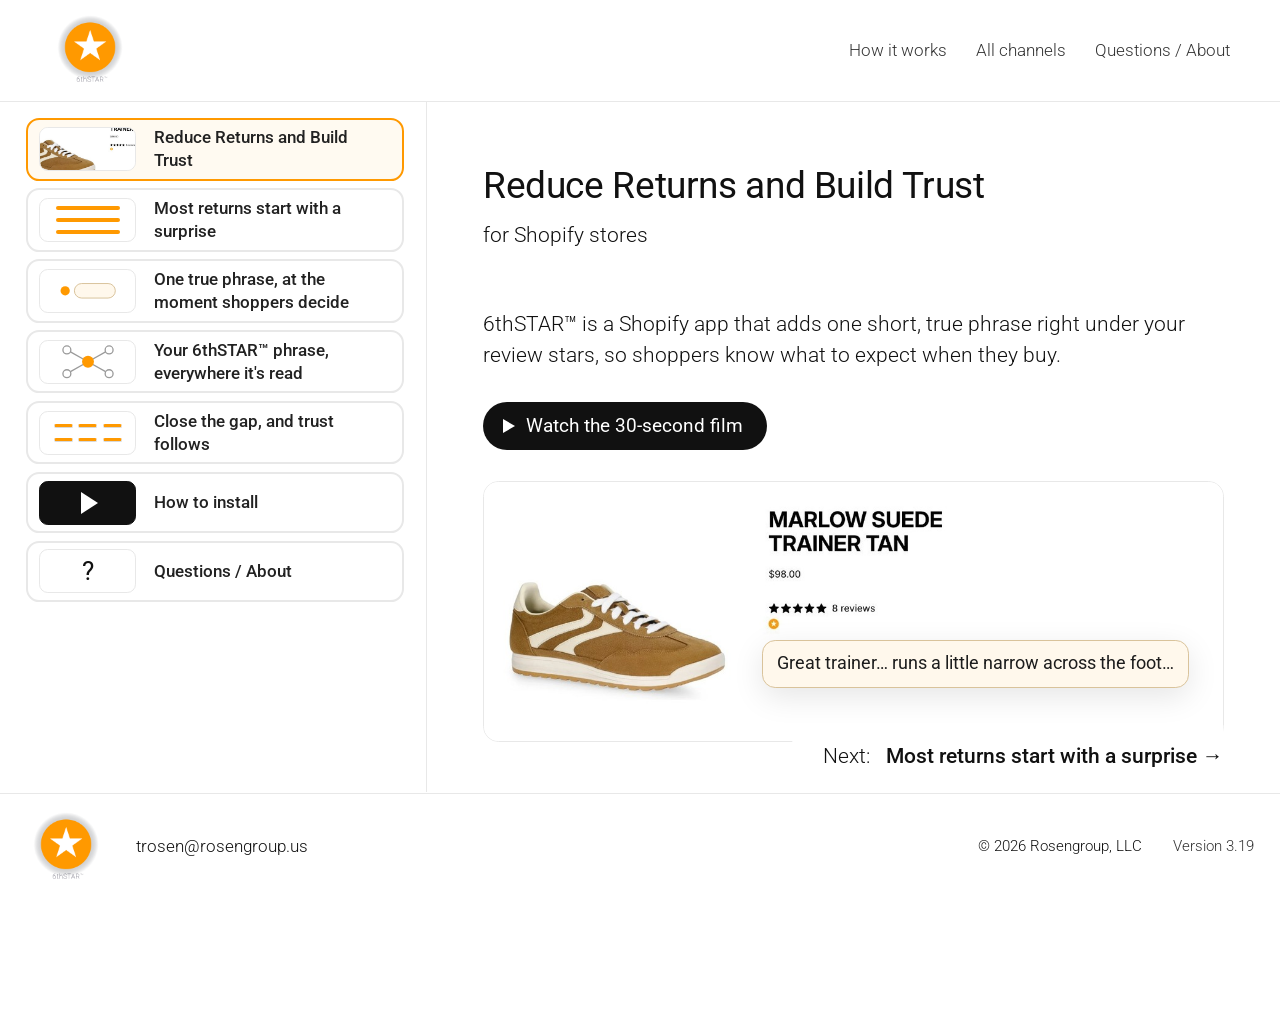
==== index.html @ 01f962db "v3.18–v3.19: product shot on Most returns, boxes fill Close the gap, Restart bottom right, "6thSTAR " ====
<!doctype html>
<html lang="en">
<head>
<meta charset="utf-8">
<meta name="viewport" content="width=device-width, initial-scale=1">
<title>6thSTAR™ — Reduce Returns and Build Trust</title>
<meta name="description" content="6thSTAR™ is a Shopify app that adds one short, true phrase right under your review stars, so shoppers know what to expect when they buy.">
<meta property="og:type" content="website">
<meta property="og:site_name" content="6thSTAR™">
<meta property="og:title" content="6thSTAR™ — Reduce Returns and Build Trust">
<meta property="og:description" content="6thSTAR™ is a Shopify app that adds one short, true phrase right under your review stars, so shoppers know what to expect when they buy.">
<meta property="og:image" content="https://6thstar.us/assets/og-image.jpg">
<meta property="og:image:width" content="1200">
<meta property="og:image:height" content="630">
<meta property="og:image:alt" content="Reduce Returns and Build Trust, for Shopify stores: the 6thSTAR™ phrase on a product page">
<meta name="twitter:card" content="summary_large_image">
<meta name="twitter:title" content="6thSTAR™ — Reduce Returns and Build Trust">
<meta name="twitter:description" content="6thSTAR™ is a Shopify app that adds one short, true phrase right under your review stars, so shoppers know what to expect when they buy.">
<meta name="twitter:image" content="https://6thstar.us/assets/og-image.jpg">
<link rel="icon" href="/assets/6thstar-mark-96.png">
<link rel="apple-touch-icon" href="/assets/apple-touch-icon.png">
<link rel="preload" href="/assets/fonts/roboto-300-500.woff" as="font" type="font/woff" crossorigin>
<link rel="stylesheet" href="/assets/site.css">
<link rel="canonical" href="https://6thstar.us/">
<meta property="og:url" content="https://6thstar.us/">
</head>
<body>
<header class="top"><div class="in">
  <a class="brand" href="/" aria-label="6thSTAR™ home"><img src="/assets/6thstar-mark.png" alt="6thSTAR™" width="72" height="72"></a>
  <nav>
    <a class="txt" href="/#how">How it works</a>
    <a class="txt" href="/#ai">All channels</a>
    <a class="txt" href="/#questions">Questions / About</a>
  </nav>
</div></header>
<main>

<div class="frames">
<nav class="fnav" aria-label="Sections">
  <a class="fcard" href="#top" data-for="top"><span class="fth fth-shoe"><img src="/assets/marlow-hero.jpg" alt=""></span><span class="fname">Reduce Returns and Build Trust</span></a>
  <a class="fcard" href="#why" data-for="why"><span class="fth fth-why"><i></i><i></i><i></i></span><span class="fname">Most returns start with a surprise</span></a>
  <a class="fcard" href="#how" data-for="how"><span class="fth fth-how"><svg viewBox="0 0 96 60" aria-hidden="true"><circle cx="14" cy="30" r="7" fill="#ff9900"/><rect x="28" y="19" width="62" height="22" rx="11" fill="#fff8ec" stroke="#d9c39b" stroke-width="1.5"/></svg></span><span class="fname">One true phrase, at the moment shoppers decide</span></a>
  <a class="fcard" href="#ai" data-for="ai"><span class="fth fth-ai"><svg viewBox="0 0 96 60" aria-hidden="true"><g stroke="#9a9a9a" stroke-width="2"><path d="M48 30 L16 12"/><path d="M48 30 L80 12"/><path d="M48 30 L16 48"/><path d="M48 30 L80 48"/></g><g fill="#fff" stroke="#9a9a9a" stroke-width="2"><circle cx="16" cy="12" r="6"/><circle cx="80" cy="12" r="6"/><circle cx="16" cy="48" r="6"/><circle cx="80" cy="48" r="6"/></g><circle cx="48" cy="30" r="9" fill="#ff9900"/></svg></span><span class="fname">Your 6thSTAR™ phrase, everywhere it's read</span></a>
  <a class="fcard" href="#get" data-for="get"><span class="fth fth-get"><i></i><i></i><i></i><i></i><i></i><i></i></span><span class="fname">Close the gap, and trust follows</span></a>
  <a class="fcard" href="#story" data-for="story"><span class="fth fth-film"><b></b></span><span class="fname">How to install</span></a>
  <a class="fcard" href="#questions" data-for="questions"><span class="fth fth-q">?</span><span class="fname">Questions / About</span></a>
</nav>
<div class="fpanel">
<section class="sec hero2" id="top"><div class="in intro">
  <h1>Reduce Returns and Build Trust</h1>
  <p class="for">for Shopify stores</p>
</div><div class="in two">
  <div class="words">
    <p class="sub">6thSTAR™ is a Shopify app that adds one short, true phrase right under your review stars, so shoppers know what to expect when they buy.</p>
    <div class="acts">
      <button class="playlink" type="button" data-film-open data-src="/assets/whole-story-v1-4.mp4" data-poster="/assets/whole-story-poster.jpg" data-vtt="/assets/whole-story-v1-4.vtt">Watch the 30-second film</button>
    </div>
  </div>
  <figure class="shot open hero-shot">
    <div class="frame"><picture><source media="(max-width:700px)" srcset="/assets/marlow-hero-m.jpg"><img src="/assets/marlow-hero-v2.jpg" alt="MARLOW SUEDE TRAINER TAN on 6thstar-sample: the photo, the title, the review stars, and the 6thSTAR™ phrase open under them" width="1200" height="420"></picture>
    <div class="line-pop">Great trainer… runs a little narrow across the foot…</div></div>
    
  </figure>
</div></section>

<section class="sec" id="why"><div class="in">
  <h2>Most returns start with a surprise.</h2>
  <p class="sub">The product was fine. The expectation wasn't.</p>
  <div class="cols3">
    <div><h3>Shoppers decide in seconds</h3><p>The photo, the stars and the price form an impression before a word is read.</p></div>
    <div><h3>The impression becomes the yardstick</h3><p>Whatever arrives is judged against what the shopper expected.</p></div>
    <div><h3>A missed expectation comes back</h3><p>Not because it's faulty, just not what they expected. The margin goes back with the box.</p></div>
  </div>
  <figure class="shot open page-shot">
    <div class="frame"><img src="/assets/marlow-page-crop.jpg" alt="MARLOW SUEDE TRAINER TAN on a product page, with the 6thSTAR™ phrase open under the review stars" width="1200" height="500" loading="lazy">
    <div class="line-pop" data-room="0.4">Great trainer… runs a little narrow across the foot…</div></div>
  </figure>
</div></section>

<section class="sec" id="how"><div class="in">
  <h2>One true phrase, at the moment shoppers decide.</h2>
  <p class="sub">There's one moment that matters: just before the shopper decides. After it, the expectation has hardened. Before it, one true thing can still shape it.</p>
  <ol class="steps">
    <li><div class="pic"><svg class="draw" viewBox="0 0 320 200" role="img" aria-label="Three sources, your product page, reviews and returns, feeding one point">
  <g font-family="Roboto, sans-serif" font-size="15" fill="#333">
    <rect x="8" y="14" width="118" height="40" rx="10" fill="#fff" stroke="#cfcfcf"/><text x="67" y="39" text-anchor="middle">Product page</text>
    <rect x="8" y="80" width="118" height="40" rx="10" fill="#fff" stroke="#cfcfcf"/><text x="67" y="105" text-anchor="middle">Reviews</text>
    <rect x="8" y="146" width="118" height="40" rx="10" fill="#fff" stroke="#cfcfcf"/><text x="67" y="171" text-anchor="middle">Returns</text>
  </g>
  <g fill="none" stroke="#bdbdbd" stroke-width="1.5">
    <path d="M126 34 C 200 34, 210 100, 262 100"/><path d="M126 100 L 262 100"/><path d="M126 166 C 200 166, 210 100, 262 100"/>
  </g>
  <circle cx="274" cy="100" r="13" fill="#ff9900"/>
</svg></div><h3>It reads your store.</h3><p>Over 100 signals compare everything shoppers are promised before they buy with what buyers experienced after: your product pages, reviews and returns.</p></li>
    <li><div class="pic"><svg class="draw" viewBox="0 0 320 200" role="img" aria-label="The one point: runs a little narrow across the foot">
  <circle cx="40" cy="100" r="13" fill="#ff9900"/>
  <path d="M53 100 L 70 100" stroke="#bdbdbd" stroke-width="1.5"/>
  <rect x="70" y="80" width="244" height="40" rx="12" fill="#fff8ec" stroke="#d9c39b"/>
  <g font-family="Roboto, sans-serif" fill="#111"><text x="82" y="105" font-size="12.5">Runs a little narrow across the foot</text></g>
</svg></div><h3>It finds the one thing shoppers don't expect.</h3><p>Stars tell what buyers said. Returns tell what they kept.</p></li>
    <li><div class="pic"><figure class="shot open mini"><div class="frame"><img src="/assets/marlow-stars.jpg" alt="MARLOW's title, price and review stars, with the 6thSTAR™ phrase open under them" width="510" height="320" loading="lazy"><div class="line-pop">Great trainer… runs a little narrow across the foot…</div></div></figure></div><h3>It says it, right under your stars.</h3><p>First it confirms the choice, then it tells the truth, the way a friend would: "Great trainer… runs a little narrow across the foot…"</p></li>
  </ol>
</div></section>

<section class="sec" id="ai"><div class="in two">
  <div class="words">
    <h2>Your 6thSTAR™ phrase, everywhere it's read.</h2>
    <p class="sub">Every shopper. Every AI shopper.</p>
    <ul class="ticks">
      <li>Shoppers see it on your product page and in your description.</li>
      <li>AI shoppers read the same phrase in your product record, through Shopify to ChatGPT and Copilot, and on the open web beside the star.</li>
      <li>You choose the channels: AI shoppers, product pages, descriptions, Instagram, Gorgias.</li>
    </ul>
  </div>
  <div class="pic"><div class="chan-wide"><svg class="draw channels" viewBox="0 0 520 400" role="img" aria-label="The product record in the centre, with lines out to the product page, the description, AI shoppers through Shopify, the open web, Instagram and Gorgias">
  <g stroke="#bdbdbd" stroke-width="1.5" fill="none">
    <path d="M260 200 L 92 64"/><path d="M260 200 L 428 64"/><path d="M260 200 L 52 200"/><path d="M260 200 L 468 200"/><path d="M260 200 L 92 336"/><path d="M260 200 L 428 336"/>
  </g>
  <g font-family="Roboto, sans-serif" font-size="16" fill="#333" text-anchor="middle">
    <rect x="12" y="42" width="160" height="44" rx="22" fill="#fff" stroke="#cfcfcf"/><text x="92" y="69">Product page</text>
    <rect x="348" y="42" width="160" height="44" rx="22" fill="#fff" stroke="#cfcfcf"/><text x="428" y="69">Description</text>
    <rect x="2" y="178" width="140" height="44" rx="22" fill="#fff" stroke="#cfcfcf"/><text x="72" y="205">Open web</text>
    <rect x="378" y="166" width="140" height="68" rx="22" fill="#fff" stroke="#cfcfcf"/><text x="448" y="195">AI shoppers</text><text x="448" y="216" font-size="13" fill="#222">through Shopify</text>
    <rect x="12" y="314" width="160" height="44" rx="22" fill="#fff" stroke="#cfcfcf"/><text x="92" y="341">Instagram</text>
    <rect x="348" y="314" width="160" height="44" rx="22" fill="#fff" stroke="#cfcfcf"/><text x="428" y="341">Gorgias</text>
    <rect x="170" y="158" width="180" height="84" rx="14" fill="#fff8ec" stroke="#d9c39b"/>
    <text x="260" y="195" font-size="18" font-weight="500" fill="#111">Product record</text><text x="260" y="220" font-size="14" fill="#222">with the 6thSTAR™ phrase</text>
  </g>
</svg></div>
    <div class="chan-list" aria-hidden="true"><p class="rec">Product record</p><ul><li>Product page</li><li>Description</li><li>AI shoppers <span>through Shopify</span></li><li>Open web</li><li>Instagram</li><li>Gorgias</li></ul></div></div>
</div></section>

<section class="sec" id="get"><div class="in">
  <h2>Close the gap, and trust follows.</h2>
  <p class="sub">Be right, product after product, and shoppers and the AI shoppers that choose for them learn to rely on you.</p>
  <div class="tiles">
    <div class="tile"><h3>Lower returns.</h3><p>Fewer surprises, fewer boxes coming back.</p></div>
    <div class="tile"><h3>More shopper trust.</h3><p>What arrives is what they expected.</p></div>
    <div class="tile"><h3>More AI-shopper trust.</h3><p>Agents read what buyers kept, not only what they said.</p></div>
    <div class="tile"><h3>Your words, untouched.</h3><p>6thSTAR™ only adds. It never rewrites your copy.</p></div>
    <div class="tile"><h3>Your brand's voice.</h3><p>Your own praise words lead every 6thSTAR™ phrase, and you can edit them.</p></div>
    <div class="tile"><h3>See it working.</h3><p>Live Results shows returns before, forecast and actual, down to each product.</p></div>
  </div>
</div></section>

<section class="sec" id="story"><div class="in story-big">
  <h2>How to install 6thSTAR™.</h2>
  <p class="sub">Seven steps, right inside your Shopify admin.</p>
  <div class="film" role="button" tabindex="0" aria-label="Watch How to install 6thSTAR™"
       data-src="/assets/how-to-install-v1-3.mp4" data-poster="/assets/how-to-install-poster-v1-1.jpg" data-vtt="/assets/how-to-install-v1-3.vtt">
    <div class="poster"><img class="film-mark" src="/assets/6thstar-mark.png" alt="6thSTAR™" width="72" height="72"><p>How to install 6thSTAR™</p></div>
    <span class="play">Watch how to install</span>
  </div>
</div></section>

<section class="sec" id="questions"><div class="in faq2">
  <h2 class="qh">Questions</h2>
  <p class="sub">Short answers to what retailers ask first.</p>
  <div class="qcols"><div><details><summary>What appears on my page?</summary><p>A small 6thSTAR™, right under your review stars. A shopper points at it (or taps it on a phone) and the 6thSTAR™ phrase opens. Nothing else on your page changes.</p></details><details><summary>Which themes work?</summary><p>Themes with app blocks, such as Shopify's own Horizon: you place the 6thSTAR™ phrase under your review stars in the theme editor, and 6thSTAR™'s setup guide shows each click. On a theme without app blocks there's nothing to place; your star still shows.</p></details><details><summary>What data does it read?</summary><p>Your products, photos and descriptions; your orders and returns, with return reasons and the notes buyers write; your return policy; your reviews; and your public website, to write your brief. It doesn't ask Shopify for a buyer's name, email, phone number or address.</p></details><details><summary>How long until my 6thSTAR™ phrases are ready?</summary><p>Installing takes about 20 minutes. Writing your 6thSTAR™ phrases then depends on how many products you have. You read them before anything goes live.</p></details></div><div><details><summary>Will it cost me sales?</summary><p>No. Each 6thSTAR™ phrase first confirms the shopper's choice, then adds the one thing worth knowing, the way a friend would.</p></details><details><summary>What happens if I uninstall?</summary><p>Uninstall from 6thSTAR™'s Settings and it clears everything it added: the 6thSTAR™ phrase, the description sentences, the AI shoppers field and its records. If you uninstall from Shopify's own screen instead, the description sentences stay until you remove them.</p></details><details><summary>Who do I contact?</summary><p><a href="mailto:trosen@rosengroup.us">trosen@rosengroup.us</a></p></details></div></div>
</div><div class="in about" id="about">
  <h2>About 6thSTAR™</h2>
  <p class="about-text">I've spent nearly fifty years in retail, and the costliest returns I've seen weren't defects. They were surprises. Every shopper buys an expectation first, formed in seconds from a photo, the stars and a price. Then the product arrives, and that expectation meets lived reality. When the two match, the shopper keeps it and trusts the store. When they don't, the box comes back, even when nothing is wrong. I built 6thSTAR™ to close that gap before the sale. I'm confident it will work because disappointment is always measured against expectation. Get the expectation right, and trust follows.</p>
  <p class="about-sig">Tracy Rosen, founder</p>
  <p class="about-date">November, 2026</p>
</div></section>
</div></div>

</main>
<footer class="foot"><div class="in">
  <img src="/assets/6thstar-mark.png" alt="6thSTAR™" width="72" height="72">
  <nav><a href="mailto:trosen@rosengroup.us">trosen@rosengroup.us</a></nav>
  <span class="copy">&copy; 2026 Rosengroup, LLC</span>
  <span class="ver">Version 3.19</span>
</div></footer>
<script src="/assets/site.js"></script>
</body>
</html>
---- assets/site.css ----
/* 6thSTAR site v1.1 — white, plain, one idea per screen. Roboto (self-hosted, no outside requests). */
@font-face{font-family:"Roboto";src:url("/assets/fonts/roboto-300-500.woff") format("woff");font-weight:300 500;font-display:swap}
:root{
  color-scheme:light;
  --ink:#000; --ink-2:#3a3a3a; --muted:#6b6b6b; --rule:#e8e8e8; --sunk:#f6f6f4;
  --gold:#ff9900; --gold-ink:#a86200; --line-bg:#fff8ec; --line-edge:#d9c39b;
  --btn:#000; --btn-ink:#fff;
  --max:1080px; --gutter:24px;
}
*{box-sizing:border-box;margin:0;padding:0}
html{-webkit-text-size-adjust:100%;scroll-behavior:smooth}
body{background:#fff;color:var(--ink);font-family:"Roboto","Helvetica Neue",Arial,sans-serif;font-weight:300;line-height:1.55;font-size:18px}
img,video{display:block;max-width:100%;height:auto}
a{color:inherit}
:focus-visible{outline:2px solid var(--gold);outline-offset:3px}

/* Header: the mark, and the one action, always in reach */
.top{position:sticky;top:0;z-index:50;background:rgba(255,255,255,.92);backdrop-filter:saturate(1.4) blur(10px);-webkit-backdrop-filter:saturate(1.4) blur(10px);border-bottom:1px solid var(--rule)}
.top .in{max-width:var(--max);margin:0 auto;padding:10px var(--gutter);display:flex;align-items:center;justify-content:space-between;gap:16px}
.brand{display:flex;align-items:center;text-decoration:none}
.brand img{width:44px;height:44px}
.top nav{display:flex;align-items:center;gap:22px;font-size:15px}
.top nav a.txt{text-decoration:none;color:var(--ink-2)}
.top nav a.txt:hover{color:var(--ink)}
@media (max-width:560px){.top nav a.txt{display:none}}

.btn{display:inline-block;background:var(--btn);color:var(--btn-ink);text-decoration:none;font-weight:400;font-size:16px;letter-spacing:.01em;padding:12px 24px;border-radius:999px;border:0;cursor:pointer;white-space:nowrap}
.btn:hover{background:#222}
.btn.sm{font-size:14px;padding:9px 18px}
.btn.lg{font-size:18px;padding:15px 32px}

/* Beats: one idea per screen */
.beat{min-height:86vh;display:flex;align-items:center;padding:96px var(--gutter);border-bottom:1px solid var(--rule)}
.beat:last-of-type{border-bottom:0}
.beat .in{max-width:var(--max);margin:0 auto;width:100%}
.beat.narrow .in{max-width:760px}
.center{text-align:center}
h1,h2{font-weight:300;letter-spacing:-.015em;line-height:1.12}
h1{font-size:clamp(40px,6.4vw,76px)}
h2{font-size:clamp(32px,4.8vw,56px)}
.lead{font-size:clamp(19px,2vw,23px);color:#5f5f5f;margin-top:22px;max-width:680px}
.center .lead{margin-left:auto;margin-right:auto}
.lead+.lead{margin-top:14px}
.speaks{font-size:clamp(24px,3vw,34px);font-weight:400;margin-top:36px}
.cta{margin-top:36px;display:flex;gap:18px;align-items:center;flex-wrap:wrap}
.center .cta{justify-content:center}
.note{font-size:14px;color:var(--muted);margin-top:18px}
.hero .mark{width:min(150px,34vw);margin:0 auto 34px}

/* Films: never play by themselves; a still with a label until clicked */
.film{position:relative;margin:56px auto 0;max-width:760px;border-radius:14px;overflow:hidden;background:var(--sunk);box-shadow:0 1px 0 var(--rule),0 18px 50px rgba(0,0,0,.07);cursor:pointer}
.film img,.film video{width:100%;aspect-ratio:16/9;object-fit:cover}
.film .play{position:absolute;left:18px;bottom:16px;display:flex;align-items:center;gap:10px;background:rgba(255,255,255,.94);color:var(--ink);border:0;border-radius:999px;padding:9px 16px 9px 12px;font:400 15px "Roboto",sans-serif;cursor:pointer}
.film .play::before{content:"";width:0;height:0;border-left:11px solid var(--ink);border-top:7px solid transparent;border-bottom:7px solid transparent;margin-left:4px}
.film.soon{cursor:default}
.film.soon .play{cursor:default}
.film.soon .play::before{display:none}

/* The product page images (6thstar-sample, made data) */
.shot{position:relative;margin:56px auto 0;max-width:980px;border-radius:14px;overflow:hidden;border:1px solid var(--rule);background:#fff}
.shot img{width:100%}
.tag{position:absolute;top:12px;right:12px;background:rgba(30,30,30,.82);color:#fff;font-size:12px;padding:5px 11px;border-radius:999px;letter-spacing:.01em;z-index:3}
/* Beat 4: everything dimmed except the space under the stars */
.spot-hole{position:absolute;left:59.0%;top:42.4%;width:38.6%;height:6.6%;border-radius:8px;box-shadow:0 0 0 2000px rgba(255,255,255,.80),0 0 0 2003px rgba(0,0,0,.04);z-index:2;pointer-events:none}
/* Beat 5: the star opens the line on hover, focus or tap */
.star-hit{position:absolute;left:59.3%;top:42.9%;width:2.6%;aspect-ratio:1;border-radius:50%;background:transparent;border:0;cursor:pointer;z-index:4}
.star-hit::after{content:"";position:absolute;inset:-60%;border-radius:50%;border:2px solid var(--gold);opacity:.0;animation:ring 2.4s ease-out infinite}
@keyframes ring{0%{transform:scale(.5);opacity:.9}70%{opacity:0}100%{transform:scale(1.2);opacity:0}}
.line-pop{position:absolute;left:59.6%;top:50%;width:min(37em,39%);background:var(--line-bg);border:1px solid var(--line-edge);border-radius:12px;padding:14px 18px;font-size:clamp(13px,1.45vw,17px);font-weight:400;color:#1d1d1d;box-shadow:0 8px 28px rgba(0,0,0,.10);z-index:5;opacity:0;transform:translateY(-4px);transition:opacity .18s,transform .18s;pointer-events:none}
.shot.open .line-pop{opacity:1;transform:none}
.shot.open .star-hit::after{animation:none}
.hint{font-size:14px;color:var(--muted);margin-top:14px;text-align:center}
@media (max-width:700px){
  .line-pop{left:6%;right:6%;width:auto;top:58%}
}
@media (prefers-reduced-motion:reduce){.star-hit::after{animation:none;opacity:.8;transform:none;inset:-40%}}

/* Lists of short plain points */
.points{list-style:none;margin-top:26px;max-width:680px}
.center .points{margin-left:auto;margin-right:auto}
.points li{padding:12px 0;border-top:1px solid var(--rule);color:var(--ink-2);font-size:19px}
.points li:last-child{border-bottom:1px solid var(--rule)}
.links{margin-top:22px;display:flex;gap:24px;flex-wrap:wrap}
.center .links{justify-content:center}
.links a{color:var(--ink);text-underline-offset:4px;text-decoration-color:var(--gold);text-decoration-thickness:1.5px}

/* Questions */
.faq{max-width:760px;margin:64px auto 0;text-align:left}
.faq h3{font-weight:400;font-size:24px;margin-bottom:12px}
.faq details{border-top:1px solid var(--rule)}
.faq details:last-child{border-bottom:1px solid var(--rule)}
.faq summary{list-style:none;cursor:pointer;padding:18px 34px 18px 0;font-size:19px;font-weight:400;position:relative}
.faq summary::-webkit-details-marker{display:none}
.faq summary::after{content:"+";position:absolute;right:4px;top:14px;font-size:24px;font-weight:300;color:var(--muted)}
.faq details[open] summary::after{content:"–"}
.faq details p{padding:0 0 20px;color:var(--ink-2)}

/* Footer */
.foot{border-top:1px solid var(--rule);padding:36px var(--gutter) 48px}
.foot .in{max-width:var(--max);margin:0 auto;display:flex;align-items:center;justify-content:space-between;gap:18px;flex-wrap:wrap;font-size:15px;color:var(--ink-2)}
.foot nav{display:flex;gap:20px;flex-wrap:wrap}
.foot nav a{text-decoration:none}
.foot nav a:hover{text-decoration:underline}
.foot img{width:120px;height:120px}

/* Plain pages (/beta, /terms, /privacy, /demo, /setup) */
.page{max-width:760px;margin:0 auto;padding:80px var(--gutter) 96px}
.page h1{font-size:clamp(36px,5vw,56px)}
.page .lead{max-width:none}
form.beta{margin-top:40px;display:grid;gap:22px}
form.beta label{display:grid;gap:8px;font-size:16px;font-weight:400}
form.beta input,form.beta select{font:300 18px "Roboto",sans-serif;padding:13px 14px;border:1px solid #cfcfcf;border-radius:10px;background:#fff;color:var(--ink);width:100%}
form.beta input:focus,form.beta select:focus{outline:2px solid var(--gold);outline-offset:1px;border-color:transparent}
form.beta .opt{font-weight:300;color:var(--muted);font-size:14px}
.thanks{display:none;margin-top:40px;padding:28px;border-radius:14px;background:var(--sunk)}
.thanks.show{display:block}

/* Wizards */
.wiz{margin-top:44px;border:1px solid var(--rule);border-radius:16px;overflow:hidden;background:#fff}
.wiz + .wiz{margin-top:72px}
.wiz-head{padding:22px 24px 0}
.wiz-head h2{font-size:clamp(24px,3vw,32px)}
.wiz-count{font-size:14px;color:var(--muted);margin-top:6px}
.wiz-shot{margin:18px 24px 0;border:1px solid var(--rule);border-radius:10px;background:var(--sunk);overflow:hidden;aspect-ratio:16/10;display:flex;align-items:center;justify-content:center}
.wiz-shot img{width:100%;height:100%;object-fit:contain;background:#fff}
.wiz-shot .ph{font-size:14px;color:var(--muted);padding:24px;text-align:center}
.wiz-say{padding:20px 24px 4px;font-size:clamp(19px,2.2vw,22px);font-weight:400;min-height:3.2em}
.wiz-nav{display:flex;justify-content:space-between;gap:12px;padding:12px 24px 24px}
.wiz-nav button{font:400 16px "Roboto",sans-serif;padding:11px 22px;border-radius:999px;border:1px solid #cfcfcf;background:#fff;color:var(--ink);cursor:pointer}
.wiz-nav button.next{background:var(--btn);color:#fff;border-color:var(--btn)}
.wiz-nav button[disabled]{opacity:.35;cursor:default}
.wiz-help{padding:18px 24px 24px;border-top:1px solid var(--rule);background:#fcfcfb}
.wiz-help p{font-size:15px;color:var(--ink-2);margin-top:6px}
.wiz-help p:first-child{margin-top:0}
.wiz-help a{text-underline-offset:3px}

/* Hero: the words and the button lead; the spot sits beside them as a still (under them on a phone) */
.hero-grid{display:grid;grid-template-columns:1fr;gap:8px;align-items:center}
.hero .film{margin-top:48px}
@media (min-width:960px){
  .hero-grid{grid-template-columns:1.05fr 1fr;gap:56px}
  .hero .film{margin:0}
}
@media (min-width:701px){.line-pop{width:auto;max-width:41%;white-space:nowrap;font-size:clamp(12px,1.22vw,15px)}}
.spot-hole{box-shadow:0 0 0 2000px rgba(255,255,255,.86);outline:1.5px solid var(--gold);outline-offset:2px}

/* Film label sits under the still, never over its words */
.film .play{position:static;margin:0;border-radius:0;width:100%;justify-content:flex-start;padding:13px 16px;background:#fff;border-top:1px solid var(--rule)}
/* The sample-store tag sits bottom-left, clear of the product title */
.shot .tag{top:auto;bottom:12px;right:auto;left:12px}
/* On a phone, the product page is cropped to the title, price, stars and the 6thSTAR, so it can be read */
@media (max-width:700px){
  .spot-hole{left:3.6%;top:35.2%;width:90%;height:7.6%}
  .star-hit{left:5.2%;top:35.6%;width:8.5%}
  .line-pop{left:4%;right:4%;top:44%;font-size:15px}
}
@media (max-width:700px){.shot .tag{top:10px;right:10px;bottom:auto;left:auto}}

/* Wizard shots keep their own shape; tap one to see it full size */
.wiz-shot{aspect-ratio:auto;min-height:180px;background:#fff}
.wiz-shot a{display:block;width:100%}
.wiz-shot img{width:100%;height:auto;max-height:560px;object-fit:contain}
.wiz-zoom{font-size:13px;color:var(--muted);padding:6px 24px 0;text-align:right}

/* The beta form: the hidden field a person never sees, and a plain error line */
form.beta .trap{position:absolute;left:-10000px;width:1px;height:1px;overflow:hidden}
.formerr{color:#b42318;font-size:15px}

/* ── v2.0 (6thSTAR_Website_Script_v2_0): dense and clear. ~1120 px content, ~96 px between sections (56 on a phone),
   headline 40–48, sub-head 20–22, body 17–18 in #333. The line is always open in pictures. ── */
:root{--max:1120px}
body{color:#333;font-size:17.5px}
.lead{color:#333}
.top nav{gap:26px}
.top nav a.txt{color:#333;font-size:15px}
@media (max-width:560px){.top nav{gap:14px}.top nav a.txt{display:inline;font-size:13px}.brand img{width:36px;height:36px}}
@media (max-width:380px){.top nav{gap:10px}.top nav a.txt{font-size:12px}}

.sec{padding:48px var(--gutter)}
.sec:first-of-type{padding-top:72px}
.sec .in{max-width:var(--max);margin:0 auto;width:100%}
.sec + .sec{border-top:1px solid var(--rule);margin-top:48px;padding-top:96px}
.sec h1{font-size:clamp(36px,4.2vw,52px);font-weight:400;color:#111;letter-spacing:-.02em}
.sec h2{font-size:clamp(30px,3.3vw,46px);font-weight:400;color:#111;letter-spacing:-.015em;line-height:1.15}
.sec h3{font-size:19px;font-weight:500;color:#111;line-height:1.3}
.sec p{color:#333}
.sub{font-size:clamp(19px,1.7vw,22px);color:#333;margin-top:16px;max-width:760px;line-height:1.5}
.body{margin-top:16px}
.kicker{font-size:15px;font-weight:500;letter-spacing:.04em;text-transform:uppercase;color:var(--gold-ink);margin-bottom:12px}
.two{display:grid;grid-template-columns:1fr;gap:36px;align-items:center}
@media (min-width:900px){.two{grid-template-columns:1fr 1.15fr;gap:56px}}
.acts{margin-top:28px;display:flex;gap:22px;align-items:center;flex-wrap:wrap}
.more{color:#111;text-underline-offset:4px;text-decoration-color:var(--gold);text-decoration-thickness:1.5px;font-weight:400}
.playlink{display:inline-flex;align-items:center;gap:10px;font:400 17px "Roboto",sans-serif;color:#fff;background:#111;border:0;border-radius:999px;padding:12px 22px 12px 18px;cursor:pointer}
.playlink::before{content:"";border-left:11px solid #fff;border-top:7px solid transparent;border-bottom:7px solid transparent}
.playlink:hover{background:#333}

/* The pictures: the line open, never behind a hover */
.sec .shot{margin:0;max-width:none}
.hero-shot .line-pop,.mini .line-pop{opacity:1;transform:none;white-space:normal;max-width:none}
.hero-shot .line-pop{left:58.6%;top:54%;width:39.5%;font-size:clamp(12px,1.05vw,15px);padding:10px 13px;line-height:1.4}
.hero-shot .tag{top:auto;bottom:10px;left:10px;right:auto}
@media (max-width:700px){.hero-shot .line-pop{left:4%;right:4%;width:auto;top:44%;font-size:15px}.hero-shot .tag{top:10px;right:10px;bottom:auto;left:auto}}
.mini{border-radius:10px}
.mini .line-pop{left:3%;top:76%;width:auto;right:4%;font-size:13px;padding:7px 10px;line-height:1.35}
.mini .tag{top:8px;right:8px;bottom:auto;left:auto;font-size:11px;padding:3px 9px}

/* Section 2: three columns */
.cols3{display:grid;grid-template-columns:1fr;gap:28px;margin-top:40px}
.cols3>div{border-top:2px solid var(--gold);padding-top:18px}
.cols3 p{margin-top:8px}
@media (min-width:800px){.cols3{grid-template-columns:repeat(3,1fr);gap:40px}}

/* Section 3: three steps across, each with a small picture */
.steps{list-style:none;display:grid;grid-template-columns:1fr;gap:36px;margin-top:44px}
@media (min-width:860px){.steps{grid-template-columns:repeat(3,1fr);gap:36px}}
.steps .pic{height:210px;display:flex;align-items:center;justify-content:center;background:#fafaf8;border:1px solid var(--rule);border-radius:12px;padding:12px;margin-bottom:18px;overflow:hidden}
.steps .pic .mini{width:100%;max-width:330px}
.steps h3 span{display:inline-grid;place-items:center;width:26px;height:26px;border-radius:50%;background:#111;color:#fff;font-size:14px;margin-right:10px;vertical-align:2px}
.steps p{margin-top:8px}
.draw{width:100%;height:auto;max-height:190px}
.draw.channels{max-height:none}

/* Section 4: ticks */
.ticks{list-style:none;margin-top:22px}
.ticks li{position:relative;padding:12px 0 12px 30px;border-top:1px solid var(--rule)}
.ticks li:last-child{border-bottom:1px solid var(--rule)}
.ticks li::before{content:"";position:absolute;left:4px;top:21px;width:10px;height:10px;border-radius:50%;background:var(--gold)}

/* Section 5: six tiles */
.tiles{display:grid;grid-template-columns:1fr;gap:16px;margin-top:40px}
@media (min-width:640px){.tiles{grid-template-columns:repeat(2,1fr)}}
@media (min-width:960px){.tiles{grid-template-columns:repeat(3,1fr);gap:20px}}
.tile{border:1px solid var(--rule);border-radius:14px;padding:24px 24px 26px;background:#fff}
.tile p{margin-top:8px}

/* Section 6: the guide's own shot */
.guide-shot{margin:0;border:1px solid var(--rule);border-radius:12px;overflow:hidden;background:#fff}
.guide-shot img{width:100%}
.guide-shot figcaption{font-size:14px;color:#555;padding:10px 14px;border-top:1px solid var(--rule)}

/* Section 7: the film beside the call; Questions in two columns */
.sec .film{margin:0;max-width:none}
.faq2{margin-top:72px}
.qh{font-size:clamp(26px,2.6vw,34px)!important}
.qcols{display:grid;grid-template-columns:1fr;gap:0 40px;margin-top:18px}
@media (min-width:860px){.qcols{grid-template-columns:1fr 1fr}}
.qcols details{border-top:1px solid var(--rule)}
.qcols>div details:last-child{border-bottom:1px solid var(--rule)}
.qcols summary{list-style:none;cursor:pointer;padding:16px 34px 16px 0;font-size:18px;font-weight:400;color:#111;position:relative}
.qcols summary::-webkit-details-marker{display:none}
.qcols summary::after{content:"+";position:absolute;right:4px;top:12px;font-size:24px;font-weight:300;color:#666}
.qcols details[open] summary::after{content:"–"}
.qcols details p{padding:0 0 18px}

/* The spot, opened from the hero: plays only after the click */
.filmbox{border:0;padding:0;background:#000;border-radius:12px;width:min(1000px,94vw);overflow:visible}
.filmbox::backdrop{background:rgba(0,0,0,.72)}
.filmbox video{width:100%;display:block;border-radius:12px}
.filmbox .x{position:absolute;top:-44px;right:0;background:none;border:0;color:#fff;font-size:34px;line-height:1;cursor:pointer}

/* Footer: the mark, then the links */
.foot img{width:72px;height:72px}
.foot .in{justify-content:flex-start;gap:28px}

@media (max-width:700px){
  .sec{padding:32px var(--gutter)}
  .sec:first-of-type{padding-top:40px}
  .sec + .sec{margin-top:24px;padding-top:56px}
  .faq2{margin-top:48px}
}
/* v2.0 fixes after the first screenshots: the tag sits under the picture (never over the title); Questions clear of the film;
   a larger hero picture */
.sec .shot .tag{position:static;display:inline-block;margin:8px 10px}
.sec .shot{background:#fff}
.steps .pic{height:230px}
.steps .pic .mini{max-width:300px}
.sec .faq2{margin-top:88px}
@media (min-width:900px){.hero2 .two{grid-template-columns:.85fr 1.3fr;gap:48px}}
.hero2{padding-bottom:56px}
@media (max-width:700px){.sec .faq2{margin-top:56px}}
.steps .pic{height:256px}
.steps .pic .mini{max-width:290px}
.sec .shot .frame{position:relative}

/* v2.0.1 (review 2026-11-27): hero ends under the line; channels as a list on a phone; setup = the editor panel only */
.hero-shot .line-pop{top:56%}
@media (max-width:700px){.hero-shot .line-pop{top:76%}}
.chan-list{display:none}
@media (max-width:600px){
  .chan-wide{display:none}
  .chan-list{display:block;border:1px solid var(--rule);border-radius:14px;overflow:hidden}
  .chan-list .rec{background:var(--line-bg);border-bottom:1px solid var(--line-edge);padding:14px 18px;font-weight:500;color:#111}
  .chan-list ul{list-style:none}
  .chan-list li{padding:12px 18px 12px 40px;border-top:1px solid var(--rule);position:relative;color:#333}
  .chan-list li:first-child{border-top:0}
  .chan-list li::before{content:"";position:absolute;left:18px;top:50%;width:10px;height:1.5px;background:#bdbdbd}
  .chan-list li span{color:#666;font-size:15px}
}
.guide-shot.pair{display:grid;grid-template-columns:1fr 1fr;gap:1px;background:var(--rule)}
.guide-shot.pair>div{background:#fff}
.guide-shot.pair img{width:100%}
.guide-shot.pair p{font-size:14px;color:#555;padding:10px 12px;border-top:1px solid var(--rule)}
@media (min-width:900px){#story .two{grid-template-columns:1.25fr 1fr}}

/* v2.0.2 (Earl 2026-11-27): the first thing seen is the spot's opening card: the mark, the promise, and where (Shopify) */
.intro{text-align:center;padding-bottom:40px}
.intro-mark{width:200px;height:200px;margin:0 auto 6px}
.intro h1{font-size:clamp(34px,4.4vw,58px);font-weight:300;letter-spacing:-.01em}
.intro .for{font-size:clamp(20px,2vw,28px);font-weight:300;color:#333;margin-top:8px}
.hero2 .sub{margin-top:0}
.sec.hero2:first-of-type{padding-top:28px}
@media (max-width:700px){.intro-mark{width:150px;height:150px}.intro{padding-bottom:28px}}

/* v2.0.3 (Earl 2026-11-27): the hero opens The Whole Story; section 7 is the call alone until the How to install film is ready */
.cta-only{text-align:center}
.cta-only .sub{margin-left:auto;margin-right:auto}
.cta-only .acts{justify-content:center}

/* ── /setup v2 (Tracy 2026-11-27): every step a tile on one page, in order; the detail shows only while pointed at (or tapped) ── */
.page.wide{max-width:1168px}
.lead .tap{display:none}
@media (hover:none){.lead .hov{display:none}.lead .tap{display:inline}}
.gtiles{margin-top:48px}
.gtiles + .gtiles{margin-top:80px}
.gtiles h2{font-size:clamp(24px,3vw,32px);margin-bottom:20px}
.tgrid{list-style:none;display:grid;grid-template-columns:repeat(4,1fr);gap:16px}
@media (max-width:1000px){.tgrid{grid-template-columns:repeat(3,1fr)}}
@media (max-width:760px){.tgrid{grid-template-columns:repeat(2,1fr)}}
@media (max-width:460px){.tgrid{grid-template-columns:1fr}}
.tile-step{position:relative;border:1px solid var(--rule);border-radius:12px;background:#fff;overflow:hidden;aspect-ratio:4/3;outline:none;cursor:default}
.tile-step img{width:100%;height:100%;object-fit:contain;padding:34px 10px 10px;background:#fff}
.tnum{position:absolute;top:8px;left:10px;font:500 13px "Roboto",sans-serif;color:#fff;background:var(--gold);border-radius:999px;padding:3px 10px;z-index:1}
.tdet{position:absolute;inset:0;background:rgba(255,255,255,.97);padding:44px 16px 14px;display:flex;flex-direction:column;justify-content:center;gap:10px;
  opacity:0;visibility:hidden;transition:opacity .15s}
.tdet p{font-size:17px;line-height:1.45;color:var(--ink);font-weight:400}
.tdet a{text-underline-offset:3px}
.tfull{font-size:14px;color:var(--muted)}
@media (hover:hover){.tile-step:hover .tdet{opacity:1;visibility:visible}}
.tile-step:focus-visible .tdet{opacity:1;visibility:visible}
.tile-step:focus-visible{box-shadow:0 0 0 2px var(--gold)}
@media (hover:none){.tile-step:focus .tdet,.tile-step:focus-within .tdet{opacity:1;visibility:visible}}
.gtiles .wiz-help{margin-top:16px;border:1px solid var(--rule);border-radius:12px;padding:16px 20px}

/* ── The mark (Tracy 2026-11-27): the footer's size, every time, at every width ── */
.brand,.brand img,.foot img,.intro-mark{flex-shrink:0}
.brand img,.foot img,.intro-mark{width:72px!important;height:72px!important}
.intro-mark{margin:0 auto 10px}

/* ── Section 7 (Tracy 2026-11-27): the install film at full content width, crisp; the request below it ── */
.story-big .film{max-width:none;width:100%;margin:0}
.story-big .film img{image-rendering:auto}
.story-big .words{margin-top:40px}
.story-big .film .play{font-size:17px}
/* the film's cover is page text and the mark (72 px), so it is sharp at every width */
.story-big .poster{aspect-ratio:16/9;background:#fff;display:flex;flex-direction:column;align-items:center;justify-content:center;gap:18px}
.story-big .poster p{font-size:clamp(24px,3.4vw,44px);font-weight:300;color:var(--ink)}
.film-mark{width:72px!important;height:72px!important;flex-shrink:0}

/* ── /setup v3 (Tracy 2026-11-27): the number alone, top right; a bolder outline; pointing at a step opens it very large, only while there ── */
.tile-step{border:2px solid #b8b8b8;border-radius:12px}
.tile-step:hover,.tile-step:focus-visible{border-color:#000}
.tile-step img{padding:12px}
.tnum{left:auto;right:12px;top:8px;background:none;color:#000;padding:0;font:500 20px/1 "Roboto",sans-serif}
.tdet{display:none}
.tzoom{position:fixed;inset:0;z-index:50;display:flex;align-items:center;justify-content:center;padding:24px;background:rgba(255,255,255,.9);
  opacity:0;visibility:hidden;pointer-events:none;transition:opacity .12s}
.tzoom.on{opacity:1;visibility:visible}
@media (hover:none){.tzoom.on{pointer-events:auto}}
.tzoom figure{background:#fff;border:2px solid #000;border-radius:14px;padding:18px;max-width:min(1280px,96vw);box-shadow:0 24px 70px rgba(0,0,0,.18)}
.tzoom img{display:block;max-width:100%;max-height:72vh;width:auto;height:auto;margin:0 auto;image-rendering:auto}
.tzoom figcaption{margin-top:14px;font-size:clamp(17px,1.6vw,21px);font-weight:400;color:#000;text-align:center}
.tile-step img{padding:40px 12px 12px}

/* ── v2.3 Home (Tracy 2026-11-27: "this cannot be this hard and look so awful"): one fixed type scale, a solid header,
   the hero then three rows of two blocks, headlines aligned across each row. No sizes from the screen's height. ── */
.top{background:#fff;backdrop-filter:none;-webkit-backdrop-filter:none}
.sec.hero2:first-of-type{padding:64px var(--gutter) 64px}
.duo{border-top:1px solid var(--rule)}
@media (min-width:900px){
  .duo{display:grid;grid-template-columns:minmax(0,1fr) minmax(0,1fr);gap:64px;align-items:start;
       max-width:calc(var(--max) + 2 * var(--gutter));margin:0 auto;padding:72px var(--gutter)}
  .duo>.sec,.duo>.sec + .sec,.duo>.sec:first-of-type{padding:0;margin:0;border:0;min-height:0;display:block}
  .duo .sec .in{max-width:none}
}
/* the one type scale on Home, at every width from a tablet up */
.sec h2,.duo .sec h2,.qh{font-size:34px!important;line-height:1.2;font-weight:400;letter-spacing:-.01em}
.sec .sub,.duo .sub{font-size:19px;line-height:1.5;max-width:none;margin-top:12px}
.sec h3{font-size:18px;font-weight:500;line-height:1.35}
.sec p,.ticks li,.tile p,.cols3 p,.steps p,.qcols details p{font-size:16.5px;line-height:1.55}
.kicker{font-size:13px}
.qcols summary{font-size:17px;padding:14px 34px 14px 0}
.cols3{grid-template-columns:1fr;gap:14px;margin-top:24px}
.cols3>div{padding-top:12px}
.steps{grid-template-columns:1fr;gap:16px;margin-top:24px}
.steps li{display:grid;grid-template-columns:180px minmax(0,1fr);gap:0 18px;align-items:start}
.steps .pic{grid-row:span 2;height:124px;margin:0;padding:8px}
.steps .pic .mini{max-width:160px}
.steps .mini .line-pop{font-size:10px;padding:4px 6px;top:auto;bottom:8%}
.steps .mini .tag{font-size:9px;padding:2px 6px;margin:4px 6px}
.steps h3{margin-top:2px}
.draw{max-height:108px}
#ai .two{grid-template-columns:1fr;gap:20px}
.draw.channels{max-height:280px;margin:0 auto;display:block}
.tiles{grid-template-columns:1fr 1fr;gap:12px;margin-top:24px}
.tile{padding:16px 18px}
.tile h3{font-size:17px}
.story-big .film{width:100%}
.story-big .words{margin-top:24px}
.story-big .words h2{font-size:28px!important}
.qcols{grid-template-columns:1fr;margin-top:12px}
.hero2 h1{font-size:52px}
.hero2 .sub{font-size:21px}
@media (max-width:700px){
  .sec h2,.duo .sec h2,.qh{font-size:28px!important}
  .hero2 h1{font-size:36px}
  .steps li{grid-template-columns:120px minmax(0,1fr);gap:0 14px}
  .steps .pic{height:100px}
  .tiles{grid-template-columns:1fr}
}
.duo .sec .faq2,.sec .faq2{margin-top:0!important}

/* ── v3.0 Home as frames (Tracy 2026-11-27: "a vertical left column nav that has a small view on each card. when you click
   on the image the whole right 2/3 of the page opens with that content"; storyboard approved). From 900 px wide: the left
   third is the cards, the right two thirds shows the chosen section. Under 900 px the sections run down one page. ── */
.fnav{display:none}
@media (min-width:900px){
  .frames{display:grid;grid-template-columns:minmax(280px,1fr) minmax(0,2fr);max-width:1560px;margin:0 auto;align-items:start}
  .fnav{display:flex;flex-direction:column;gap:10px;position:sticky;top:var(--hdr,93px);height:calc(100vh - var(--hdr,93px));
        overflow:auto;padding:24px 20px 24px var(--gutter);border-right:1px solid var(--rule)}
  .fcard{display:grid;grid-template-columns:96px minmax(0,1fr);gap:14px;align-items:center;text-decoration:none;color:#111;
         border:2px solid var(--rule);border-radius:12px;padding:8px;background:#fff;transition:border-color .12s}
  .fcard:hover{border-color:#b8b8b8}
  .fcard.on{border-color:var(--gold)}
  .fth{height:60px;border-radius:8px;background:#fafaf8;border:1px solid var(--rule);overflow:hidden;display:flex;align-items:center;justify-content:center}
  .fth img{width:100%;height:100%;object-fit:cover}
  .fth svg{width:92%;height:auto;max-height:54px}
  .fth-why{flex-direction:column;gap:9px;padding:0 12px;align-items:stretch}
  .fth-why i{display:block;height:2px;background:var(--gold)}
  .fth-get{display:grid;grid-template-columns:repeat(3,1fr);gap:4px;padding:8px}
  .fth-get i{display:block;border:1px solid #d8d8d8;border-radius:3px;background:#fff}
  .fth-film b{width:0;height:0;border-left:16px solid #111;border-top:10px solid transparent;border-bottom:10px solid transparent;margin-left:4px}
  .fth-q{font-size:30px;font-weight:300;color:#111}
  .fname{font-size:15px;font-weight:400;line-height:1.35}
  .fpanel{padding:56px clamp(32px,4vw,72px) 72px;min-height:calc(100vh - var(--hdr,93px))}
  .fpanel>.sec{display:none;padding:0!important;margin:0!important;border:0!important}
  .fpanel>.sec.on{display:block}
  .fpanel .sec .in{max-width:980px;margin:0}
  .fpanel .intro{text-align:left}
  /* each section at full size in the panel */
  .fpanel .cols3{grid-template-columns:repeat(3,1fr);gap:32px;margin-top:36px}
  .fpanel .steps{grid-template-columns:repeat(3,1fr);gap:28px;margin-top:36px}
  .fpanel .steps li{display:block}
  .fpanel .steps .pic{height:200px;margin:0 0 16px}
  .fpanel .steps .pic .mini{max-width:240px}
  .fpanel .steps .mini .line-pop{font-size:11px}
  .fpanel .draw{max-height:170px}
  .fpanel #ai .two{grid-template-columns:1fr 1fr;gap:40px}
  .fpanel .draw.channels{max-height:360px}
  .fpanel .tiles{grid-template-columns:repeat(3,1fr);gap:16px;margin-top:36px}
  .fpanel .story-big .film{max-width:900px}
  .fpanel .story-big .words{text-align:left}
  .fpanel .story-big .acts{justify-content:flex-start}
  .fpanel .story-big .sub{margin-left:0}
  .fpanel .qcols{grid-template-columns:1fr 1fr;gap:0 40px}
  .fpanel .hero2 .two{grid-template-columns:.85fr 1.3fr;gap:40px}
}
/* v3.1: the card column on every page; a page's own content sits in the panel */
@media (min-width:900px){
  .fpage .page,.fpage .page.wide{max-width:980px;margin:0;padding:0}
  .fth-setup img{object-fit:cover;object-position:left center}
  .fpanel #setup .gtiles:first-of-type{margin-top:28px}
}
.sub .tap{display:none}
@media (hover:none){.sub .hov{display:none}.sub .tap{display:inline}}
/* About (Tracy 2026-11-27): Tracy's own words, after Questions */
.about-text{font-size:20px!important;line-height:1.65;max-width:760px;margin-top:20px;color:#222}
.about-sig{margin-top:22px;font-size:17px!important;font-weight:500;color:#111}
.fth-about{font-size:44px;line-height:1;padding-top:14px}
@media (max-width:700px){.about-text{font-size:18px!important}}

/* ── v3.2 polish (Tracy 2026-11-27: "show me the best version"): one family of card pictures, a clearer chosen card,
   and a Next link at the foot of each section so the story reads in order ── */
@media (min-width:900px){
  .fcard{grid-template-columns:88px minmax(0,1fr);padding:10px;gap:16px}
  .fcard.on{border-color:var(--gold);background:#fffaf1}
  .fth{height:56px;background:#fff}
  .fth-shoe img{object-fit:cover;object-position:18% 60%;transform:scale(1.5)}
  .fth-why{gap:8px;padding:0 14px}
  .fth-why i{height:3px;border-radius:2px}
  .fth-how{gap:6px}
  .fth-how em{font-style:normal;width:20px;height:20px;border-radius:50%;background:#111;color:#fff;font-size:12px;font-weight:500;display:grid;place-items:center}
  .fth-ai svg{width:80px;max-height:50px}
  .fth-get{gap:5px;padding:9px 12px}
  .fth-get i{border:1px solid #d8d8d8;border-top:3px solid var(--gold);border-radius:3px}
  .fth-film{background:#111;border-color:#111}
  .fth-film b{border-left-color:#fff}
  .fth-q{font-size:30px;font-weight:400;color:#111}
  .fth-about{color:var(--gold);font-size:46px;padding-top:18px}
  .fname{font-size:15.5px;font-weight:500;color:#222}
  .fnext{display:inline-flex;align-items:center;gap:10px;margin-top:48px;padding-top:20px;border-top:1px solid var(--rule);
         font-size:16px;color:#111;text-decoration:none;font-weight:500}
  .fnext span{color:#666;font-weight:400}
  .fnext:hover{color:var(--gold-ink)}
}
@media (max-width:899px){.fnext{display:none}}
/* Tracy 2026-11-27: Next is the size of the sub-headline ("for Shopify stores"), still bold */
@media (min-width:900px){.fnext{font-size:clamp(20px,2vw,28px);font-weight:500}}
/* the film's Restart button, top right over the playing film */
.film{position:relative}
.film .restart{position:absolute;top:14px;right:14px;z-index:2;font:500 15px "Roboto",sans-serif;color:#111;background:rgba(255,255,255,.95);
  border:1px solid #d0d0d0;border-radius:999px;padding:8px 16px;cursor:pointer}
.film .restart:hover{border-color:#111}
.foot .ver{margin-left:auto;font-size:13px;color:#777}
@media (max-width:700px){.foot .ver{margin-left:0;width:100%}}
/* Tracy 2026-11-27: the Next link stays on one line (it was a flex box, so its words wrapped as a block) */
@media (min-width:900px){.fnext{display:inline-block;white-space:nowrap;max-width:100%}.fnext span{margin-right:10px}}

/* v3.9 (Tracy 2026-11-27: "keep the phrase on one line"): the 6thSTAR line never wraps; site.js sizes it to fit its picture */
.hero-shot .line-pop,.mini .line-pop,.steps .mini .line-pop{white-space:nowrap!important;width:auto!important;max-width:none!important;padding:.6em .8em!important}
.hero-shot .line-pop{left:auto!important;right:2%!important}
.mini .line-pop,.steps .mini .line-pop{left:3%!important;right:auto!important}
@media (max-width:700px){.hero-shot .line-pop{right:auto!important;left:3%!important}}
.about-date{margin-top:4px;font-size:15px!important;color:#666}

/* v3.9: the hero picture gets its full column (the words' min-content was squeezing it to ~270 px) */
@media (min-width:900px){.fpanel .hero2 .two{grid-template-columns:minmax(0,.85fr) minmax(0,1.3fr)}}
/* the step 3 picture uses its whole tile, so its line stays readable on one line */
.steps .pic .mini,.fpanel .steps .pic .mini{max-width:100%!important;width:100%}
@media (min-width:900px) and (max-width:1199px){
  .fpanel .steps{grid-template-columns:1fr;gap:22px}
  .fpanel .steps li{display:grid;grid-template-columns:300px minmax(0,1fr);gap:0 22px;align-items:start}
  .fpanel .steps .pic{grid-row:span 2;height:180px;margin:0}
}
@media (max-width:899px){
  .steps li{display:block!important}
  .steps .pic{height:auto!important;min-height:160px;margin:0 0 14px!important}
}


/* v3.11 (Tracy 2026-11-27: "clear of the shoe"): the hero picture sets the shoe smaller at the left, so the one-line 6thSTAR line
   sits under the stars without touching it; in the panel the picture spans the full width under the words */
@media (min-width:701px){.hero-shot .line-pop{left:37.6%!important;right:auto!important;top:61%!important}}
@media (min-width:900px){
  .fpanel .hero2 .two{grid-template-columns:1fr!important;gap:28px}
  .fpanel .hero2 .words .sub{max-width:760px}
  .fpanel .hero-shot{max-width:980px}
}

/* v3.12: the 30-second film plays in the hero's place, inside the right panel */
.herofilm{position:relative;border-radius:14px;overflow:hidden;background:#000;box-shadow:0 1px 0 var(--rule),0 18px 50px rgba(0,0,0,.07)}
.herofilm video{display:block;width:100%;aspect-ratio:16/9;background:#000}
.herofilm .restart{position:absolute;top:14px;right:14px;z-index:2;font:500 15px "Roboto",sans-serif;color:#111;background:rgba(255,255,255,.95);border:1px solid var(--rule);border-radius:999px;padding:8px 14px;cursor:pointer}
.herofilm .restart:hover{border-color:#111}
.hero-shot[hidden]{display:none!important}
/* v3.13: About sits under Questions on the same card */
#questions .in.about{margin-top:64px;padding-top:44px;border-top:1px solid var(--rule)}
/* v3.14 (Tracy: "small font needs to be blacker. hard to read"): body text black, small text at regular weight, diagram labels black */
:root{--ink-2:#111;--muted:#333}
.fpanel p,.fpanel li,.fpanel summary,.fpanel .sub{color:#111!important}
.fpanel li p,.fpanel .cols3 p,.fpanel details p,.fpanel .about-text,.fpanel .pts li,.fpanel .about-date{font-weight:400}
.fpanel .about-date{color:#333!important}
svg text:not([font-weight]){font-weight:400}
svg text:not([fill]){fill:#111}
/* v3.14: in the panel the channel diagram sits under the points, large enough to read */
@media (min-width:900px){
  .fpanel #ai .two{grid-template-columns:1fr!important}
  .fpanel #ai svg.channels{width:100%;max-width:640px;height:auto;margin-top:8px}
}
/* v3.14 (Tracy: "every screen needs footer to be persistent with copyright rosengroup, llc 2026 … and version etc"):
   from 900 px the footer is fixed to the bottom of the screen; the left cards stop above it */
.foot .copy{margin-left:auto;font-size:14px;color:#111}
.foot .ver{margin-left:0;font-size:14px;color:#333}
@media (min-width:900px){
  :root{--foot:98px}
  .foot{position:fixed;left:0;right:0;bottom:0;z-index:60;background:#fff;padding:12px var(--gutter)}
  body{padding-bottom:var(--foot)}
  .fnav{height:calc(100vh - var(--hdr,93px) - var(--foot))!important}
}
@media (max-width:700px){.foot .copy{margin-left:0;width:100%}}
/* v3.14: on shorter screens the seven cards stay above the fixed footer */
@media (min-width:900px) and (max-height:860px){
  .fnav{gap:7px!important;padding-top:14px!important}
  .fcard{padding:6px 10px!important;font-size:14px}
  .fth{height:40px!important}
  .fth svg{max-height:36px}
  .fth-q{font-size:24px}
}
/* v3.15 (Tracy: "this should be default size", shown at Chrome 110%): on screens 1280 px and wider the whole page
   is drawn at 110%; heights that use the screen's height are divided back so the cards and footer still fit */
@media (min-width:1280px){
  :root{--z:1.1}
  html{zoom:1.1}
  .fnav{height:calc(100vh / var(--z) - var(--hdr,93px) - var(--foot))!important}
  .fpanel{min-height:calc(100vh / var(--z) - var(--hdr,93px))}
}
@media (min-width:1280px) and (max-height:1000px){
  .fnav{gap:7px!important;padding-top:14px!important}
  .fcard{padding:6px 10px!important;font-size:14px}
  .fth{height:40px!important}
  .fth svg{max-height:36px}
  .fth-q{font-size:24px}
}
/* v3.16 (Tracy: "the next headline should sit right above the footer right justified on each screen") */
@media (min-width:900px){
  .fpanel .sec .fnext{position:fixed;z-index:55;bottom:var(--foot,98px);right:auto;transform:translateX(-100%);margin:0;
    padding:14px 0 18px 28px;border-top:0;background:#fff}
  .fpanel{padding-bottom:150px!important}
}
/* v3.17 (Tracy: "video covered by Next"): from 900 px the playing film is sized to fit between the header and the
   Next headline, and the page scrolls so all of it shows */
@media (min-width:900px){
  .herofilm{max-width:calc((100vh / var(--z,1) - var(--hdr,93px) - var(--foot,98px) - 120px) * 16 / 9);
    scroll-margin-top:calc(var(--hdr,93px) + 16px)}
}
/* v3.18 (Tracy: "space boxes to better fill the space"): from 900 px the six boxes fill the panel down to the Next headline */
@media (min-width:900px){
  .fpanel #get > .in{display:flex;flex-direction:column;min-height:calc(100vh / var(--z,1) - var(--hdr,93px) - var(--foot,98px) - 56px - 150px)}
  .fpanel #get .tiles{flex:1;grid-auto-rows:1fr;gap:28px;margin-top:40px;max-height:640px}
  .fpanel #get .tile{display:flex;flex-direction:column;justify-content:center;padding:32px 34px}
  .fpanel #get .tile h3{font-size:21px!important;margin-bottom:10px}
  .fpanel #get .tile p{font-size:18px!important}
}
/* v3.18 (Tracy: "move restart to bottom right corner"): just above the film's play bar */
.film .restart{top:auto!important;bottom:64px;right:14px}
/* v3.18: the film's product page on Most returns, with the 6thSTAR phrase open under the stars */
.page-shot{margin-top:44px;max-width:900px}
@media (min-width:900px){.page-shot{max-width:min(900px,max(480px,calc((100vh / var(--z,1) - var(--hdr,93px) - var(--foot,98px) - 150px - 400px) * 1200 / 500)))}}
.page-shot .frame{position:relative}
.page-shot .frame img{display:block;width:100%;height:auto}
.page-shot .line-pop{left:57.6%!important;right:auto!important;top:51.5%!important}
@media (min-width:900px){
  .fpanel .page-shot{width:min(100%,max(420px,calc((100vh / var(--z,1) - var(--hdr,93px) - var(--foot,98px) - 150px - 330px) * 1200 / 500)))!important;
    max-width:none!important;margin-top:36px!important}
}
/* v3.19 (Tracy: "no continuity between font size strength between headline, subheadline and next from page to page.
   make each page model this [One true phrase] and the next headline should be same size/color as top subheadline") */
.sec h1,.sec h2{font-size:34px!important;font-weight:400!important;letter-spacing:-.01em!important;line-height:1.15!important;color:#111!important}
.sec h1 + .for,.sec .sub,.hero2 .words .sub{font-size:19px!important;font-weight:300!important;color:#111!important;line-height:1.5!important}
.hero2 .for{margin-top:12px!important}
.sec h2 + .sub{margin-top:12px!important}
@media (max-width:700px){.sec h1,.sec h2{font-size:28px!important}}
@media (min-width:900px){
  .fpanel .sec .fnext,.fpanel .sec .fnext span{font-size:19px!important;color:#111!important}
  .fpanel .sec .fnext span{font-weight:300!important}
  .fpanel .sec .fnext{font-weight:500!important}
  .fpanel .story-big .film{max-width:calc((100vh / var(--z,1) - var(--hdr,93px) - var(--foot,98px) - 150px - 190px) * 16 / 9)!important}
  .fpanel .story-big h2 + .sub{margin-bottom:28px!important}
}
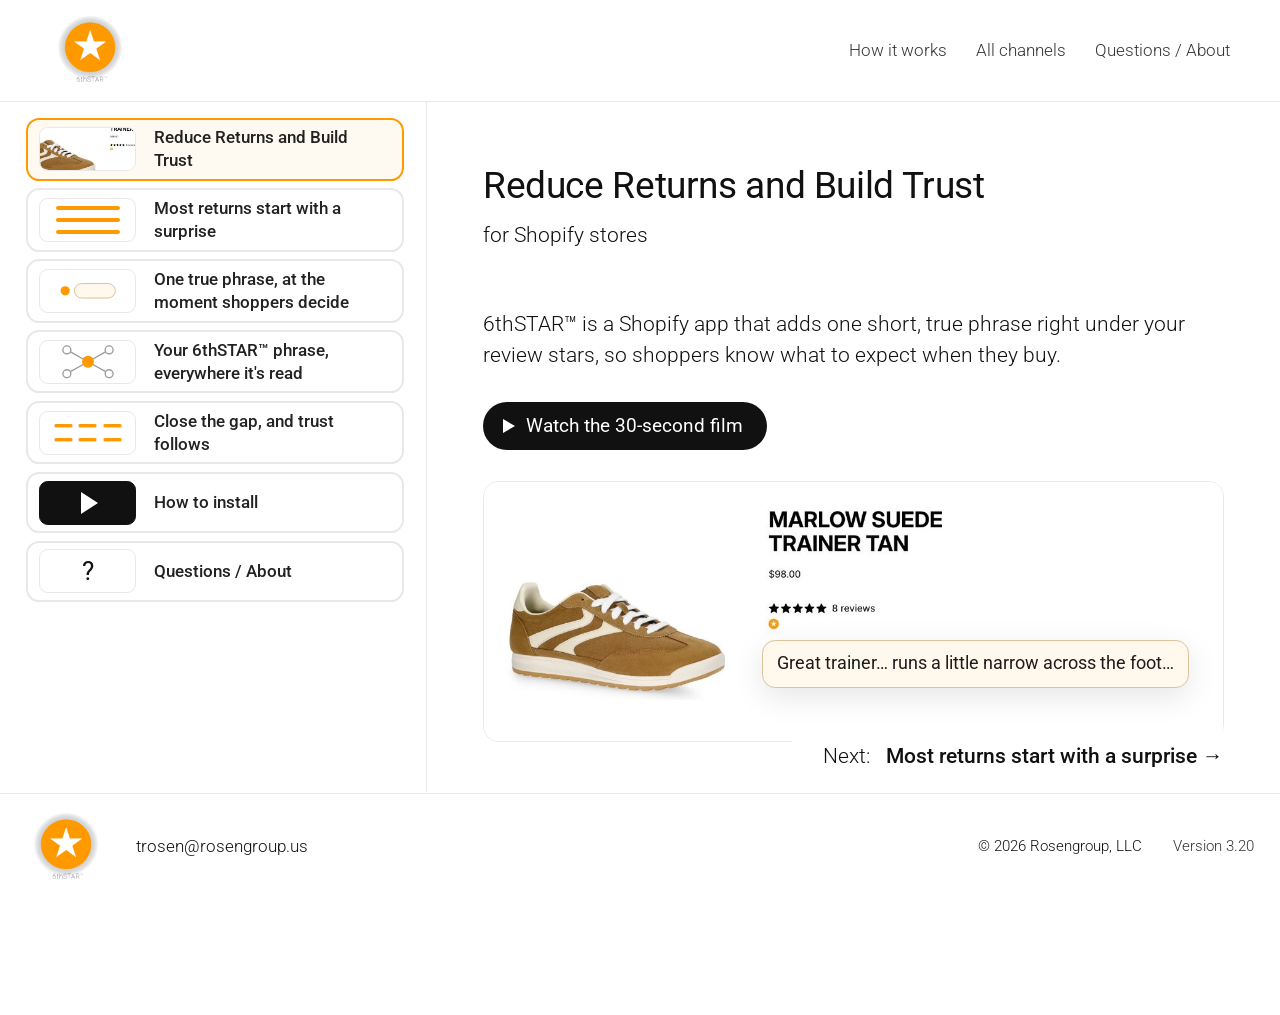
==== commit af507bb8: "v3.20: How to install v1.4, captions say "6thSTAR phrase" (Tracy: "Yes, make v1.4", then "Yes, go li" ====
--- a/index.html
+++ b/index.html
@@ -147,7 +147,7 @@
   <h2>How to install 6thSTAR™.</h2>
   <p class="sub">Seven steps, right inside your Shopify admin.</p>
   <div class="film" role="button" tabindex="0" aria-label="Watch How to install 6thSTAR™"
-       data-src="/assets/how-to-install-v1-3.mp4" data-poster="/assets/how-to-install-poster-v1-1.jpg" data-vtt="/assets/how-to-install-v1-3.vtt">
+       data-src="/assets/how-to-install-v1-4.mp4" data-poster="/assets/how-to-install-poster-v1-1.jpg" data-vtt="/assets/how-to-install-v1-4.vtt">
     <div class="poster"><img class="film-mark" src="/assets/6thstar-mark.png" alt="6thSTAR™" width="72" height="72"><p>How to install 6thSTAR™</p></div>
     <span class="play">Watch how to install</span>
   </div>
@@ -170,7 +170,7 @@
   <img src="/assets/6thstar-mark.png" alt="6thSTAR™" width="72" height="72">
   <nav><a href="mailto:trosen@rosengroup.us">trosen@rosengroup.us</a></nav>
   <span class="copy">&copy; 2026 Rosengroup, LLC</span>
-  <span class="ver">Version 3.19</span>
+  <span class="ver">Version 3.20</span>
 </div></footer>
 <script src="/assets/site.js"></script>
 </body>
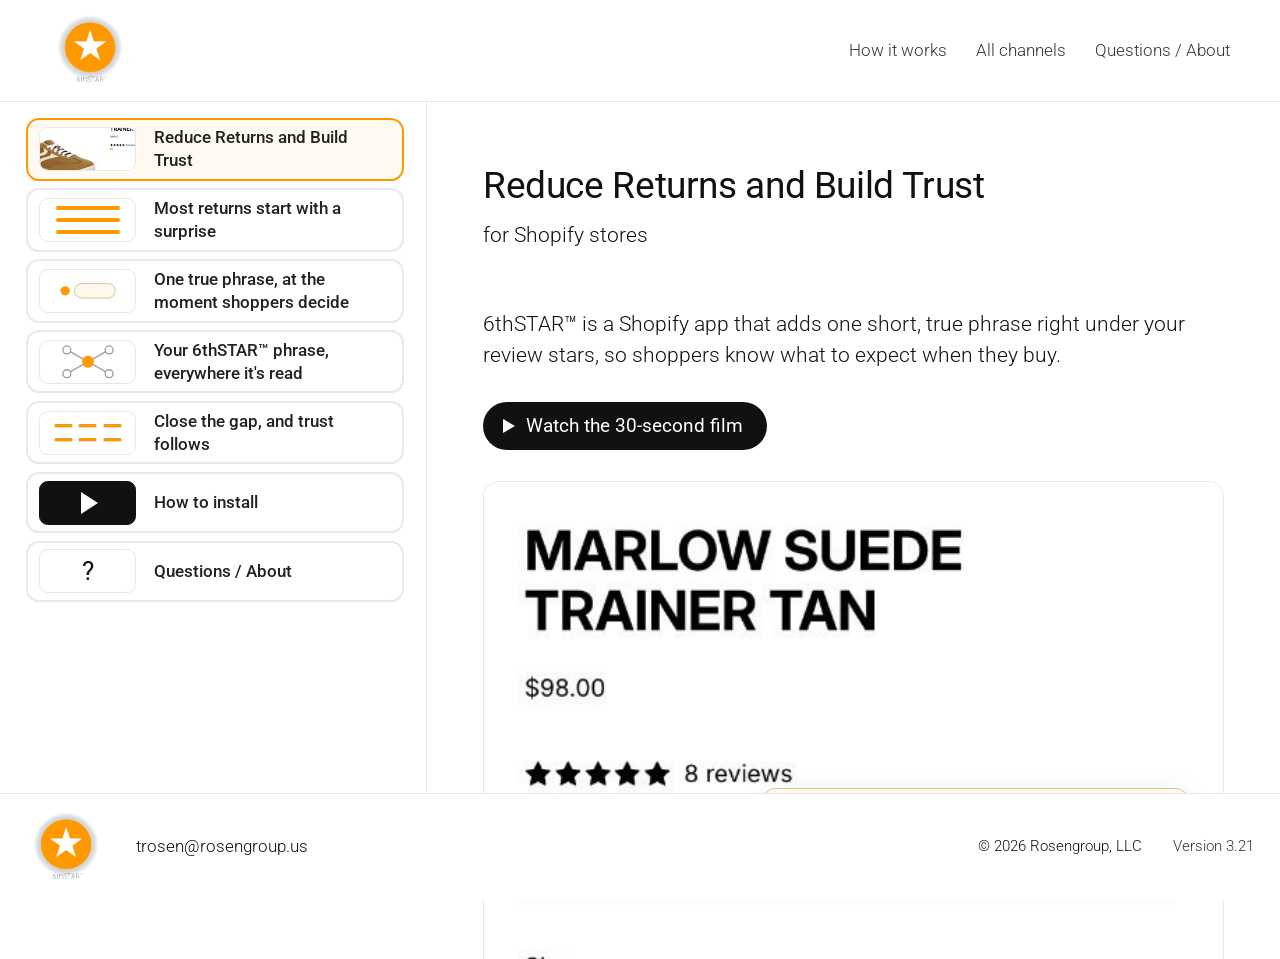
==== commit 83f07c3a: "v3.21: Next sits in the flow at each card's foot, never over content; smaller Most returns picture; " ====
--- a/index.html
+++ b/index.html
@@ -170,7 +170,7 @@
   <img src="/assets/6thstar-mark.png" alt="6thSTAR™" width="72" height="72">
   <nav><a href="mailto:trosen@rosengroup.us">trosen@rosengroup.us</a></nav>
   <span class="copy">&copy; 2026 Rosengroup, LLC</span>
-  <span class="ver">Version 3.20</span>
+  <span class="ver">Version 3.21</span>
 </div></footer>
 <script src="/assets/site.js"></script>
 </body>
--- a/assets/site.css
+++ b/assets/site.css
@@ -647,3 +647,28 @@
   .fpanel .story-big .film{max-width:calc((100vh / var(--z,1) - var(--hdr,93px) - var(--foot,98px) - 150px - 190px) * 16 / 9)!important}
   .fpanel .story-big h2 + .sub{margin-bottom:28px!important}
 }
+/* v3.21 (Tracy: "picture is too big. and the next headlines should be same font at NEXT") */
+@media (min-width:900px){
+  .fpanel .page-shot{width:min(100%,620px,max(420px,calc((100vh / var(--z,1) - var(--hdr,93px) - var(--foot,98px) - 150px - 330px) * 1200 / 500)))!important}
+  .fpanel .sec .fnext,.fpanel .sec .fnext span{font-weight:300!important}
+}
+.page-shot{max-width:620px}
+/* v3.21 (Tracy: "spacing problem"): the channel diagram is sized to the free height so it never runs under Next */
+@media (min-width:900px){
+  .fpanel #ai svg.channels{width:min(100%,600px,max(340px,calc((100vh / var(--z,1) - var(--hdr,93px) - var(--foot,98px) - 150px - 380px) * 520 / 400)))!important;
+    max-width:none!important;margin:20px 0 0!important;display:block}
+  .fpanel #ai .two{gap:0!important}
+}
+/* v3.21: Next in the flow, never over the content (replaces the fixed Next of v3.16) */
+@media (min-width:900px){
+  .fpanel{padding-bottom:28px!important}
+  .fpanel>.sec.on{display:flex!important;flex-direction:column;min-height:calc(100vh / var(--z,1) - var(--hdr,93px) - var(--foot,98px) - 56px - 28px)}
+  .fpanel .sec .fnext{position:static!important;transform:none!important;left:auto!important;right:auto!important;bottom:auto!important;
+    margin:auto 0 0!important;padding:36px 0 6px!important;text-align:right;background:none!important;max-width:100%;white-space:normal}
+}
+@media (min-width:900px){.fpanel{min-height:calc(100vh / var(--z,1) - var(--hdr,93px) - var(--foot,98px))!important}}
+@media (min-width:900px){
+  .fpanel #get > .in{min-height:0!important;flex:1}
+  .fpanel #get .tiles{max-height:560px!important;grid-auto-rows:minmax(min-content,1fr)!important}
+}
+@media (min-width:900px) and (max-width:1279px){.fpanel #get .tiles{max-height:none!important}}
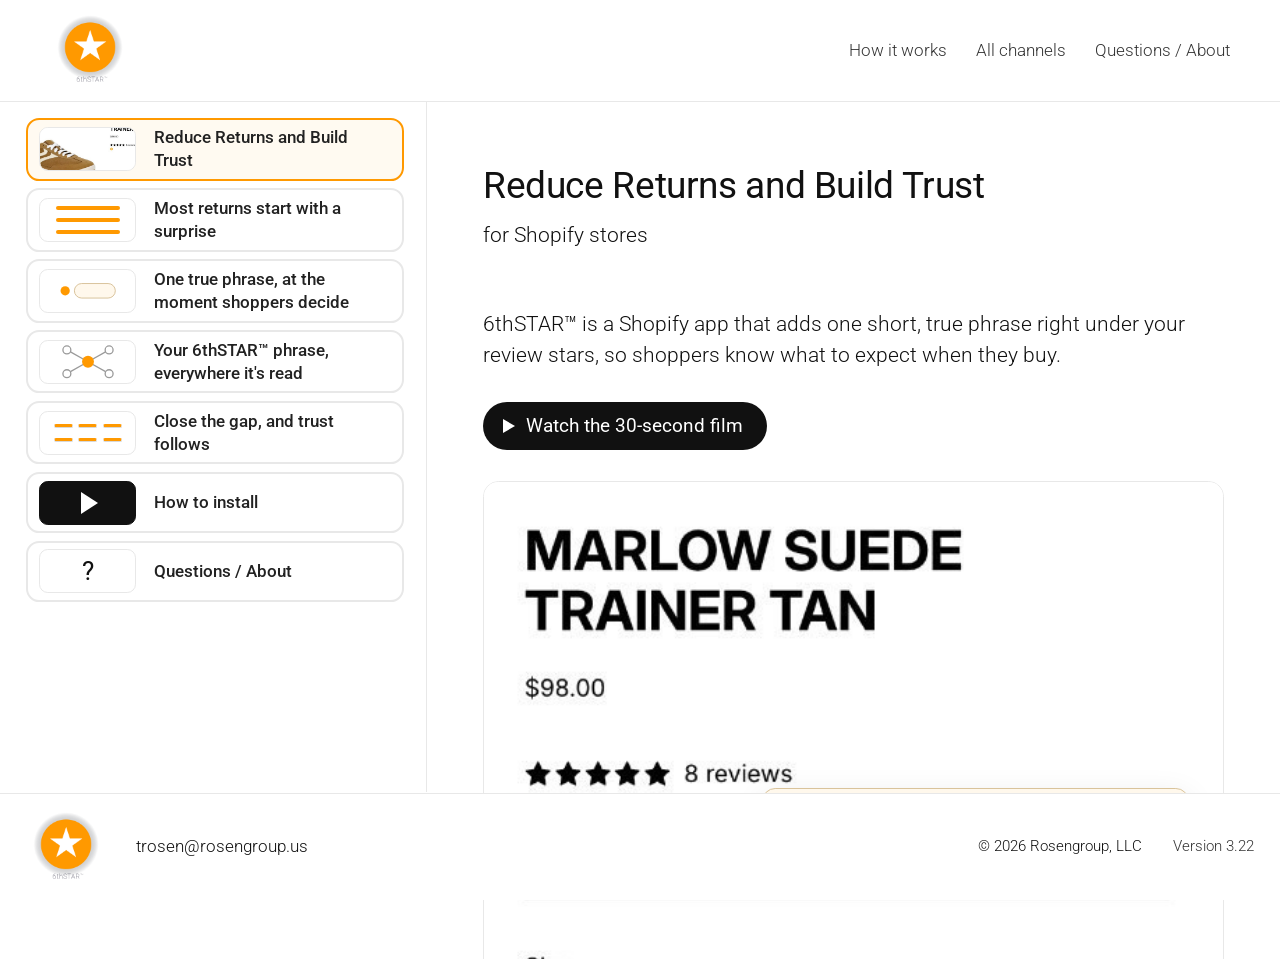
==== commit 888d9967: "v3.22: channel diagram bigger and centred; About text the size of the answers (Tracy, then "Yes, go " ====
--- a/index.html
+++ b/index.html
@@ -112,7 +112,7 @@
       <li>You choose the channels: AI shoppers, product pages, descriptions, Instagram, Gorgias.</li>
     </ul>
   </div>
-  <div class="pic"><div class="chan-wide"><svg class="draw channels" viewBox="0 0 520 400" role="img" aria-label="The product record in the centre, with lines out to the product page, the description, AI shoppers through Shopify, the open web, Instagram and Gorgias">
+  <div class="pic"><div class="chan-wide"><svg class="draw channels" viewBox="0 36 520 328" role="img" aria-label="The product record in the centre, with lines out to the product page, the description, AI shoppers through Shopify, the open web, Instagram and Gorgias">
   <g stroke="#bdbdbd" stroke-width="1.5" fill="none">
     <path d="M260 200 L 92 64"/><path d="M260 200 L 428 64"/><path d="M260 200 L 52 200"/><path d="M260 200 L 468 200"/><path d="M260 200 L 92 336"/><path d="M260 200 L 428 336"/>
   </g>
@@ -170,7 +170,7 @@
   <img src="/assets/6thstar-mark.png" alt="6thSTAR™" width="72" height="72">
   <nav><a href="mailto:trosen@rosengroup.us">trosen@rosengroup.us</a></nav>
   <span class="copy">&copy; 2026 Rosengroup, LLC</span>
-  <span class="ver">Version 3.21</span>
+  <span class="ver">Version 3.22</span>
 </div></footer>
 <script src="/assets/site.js"></script>
 </body>
--- a/assets/site.css
+++ b/assets/site.css
@@ -672,3 +672,12 @@
   .fpanel #get .tiles{max-height:560px!important;grid-auto-rows:minmax(min-content,1fr)!important}
 }
 @media (min-width:900px) and (max-width:1279px){.fpanel #get .tiles{max-height:none!important}}
+/* v3.22 (Tracy: "make this bigger and center"): the channel diagram as large as the free space allows, centred */
+@media (min-width:900px){
+  .fpanel #ai svg.channels{width:min(100%,820px,max(380px,calc((100vh / var(--z,1) - var(--hdr,93px) - var(--foot,98px) - 84px - 330px) * 520 / 328)))!important;
+    margin:24px auto 0!important}
+}
+/* v3.22 (Tracy: "about font should be same size as answers to questions. not shouting at reader") */
+.about-text{font-size:16.5px!important;font-weight:400!important;line-height:1.55!important;max-width:760px}
+.about-sig{font-size:16.5px!important}
+@media (max-width:700px){.about-text{font-size:16.5px!important}}
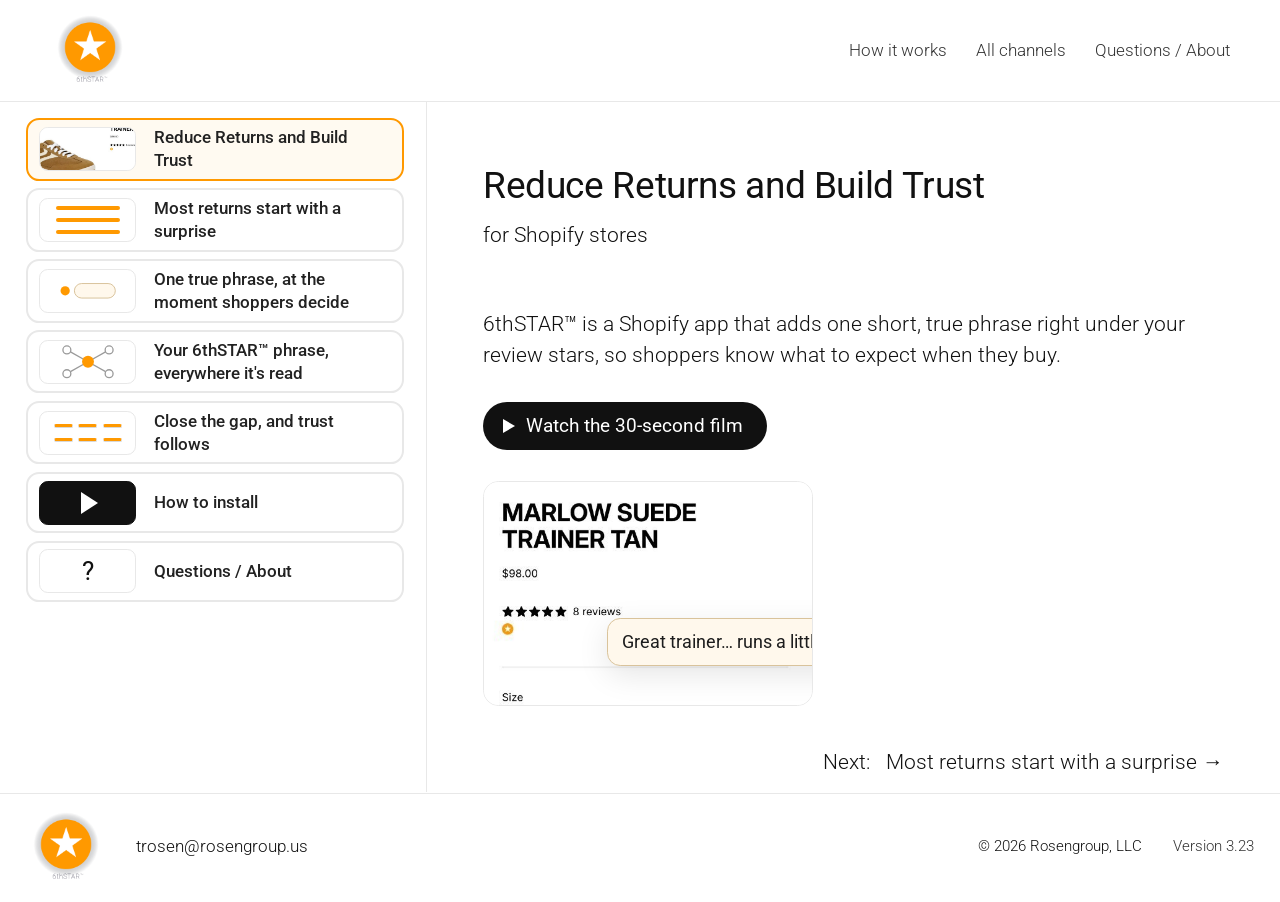
==== commit 28caf0a4: "v3.23: whole MARLOW card; each card's picture fits the screen height; About lighter and higher (Trac" ====
--- a/index.html
+++ b/index.html
@@ -72,7 +72,7 @@
     <div><h3>A missed expectation comes back</h3><p>Not because it's faulty, just not what they expected. The margin goes back with the box.</p></div>
   </div>
   <figure class="shot open page-shot">
-    <div class="frame"><img src="/assets/marlow-page-crop.jpg" alt="MARLOW SUEDE TRAINER TAN on a product page, with the 6thSTAR™ phrase open under the review stars" width="1200" height="500" loading="lazy">
+    <div class="frame"><img src="/assets/marlow-page-card.jpg" alt="MARLOW SUEDE TRAINER TAN on a product page, with the 6thSTAR™ phrase open under the review stars" width="1200" height="640" loading="lazy">
     <div class="line-pop" data-room="0.4">Great trainer… runs a little narrow across the foot…</div></div>
   </figure>
 </div></section>
@@ -170,7 +170,7 @@
   <img src="/assets/6thstar-mark.png" alt="6thSTAR™" width="72" height="72">
   <nav><a href="mailto:trosen@rosengroup.us">trosen@rosengroup.us</a></nav>
   <span class="copy">&copy; 2026 Rosengroup, LLC</span>
-  <span class="ver">Version 3.22</span>
+  <span class="ver">Version 3.23</span>
 </div></footer>
 <script src="/assets/site.js"></script>
 </body>
--- a/assets/site.css
+++ b/assets/site.css
@@ -681,3 +681,24 @@
 .about-text{font-size:16.5px!important;font-weight:400!important;line-height:1.55!important;max-width:760px}
 .about-sig{font-size:16.5px!important}
 @media (max-width:700px){.about-text{font-size:16.5px!important}}
+
+/* v3.23: the whole MARLOW card; About lighter and higher (Tracy: "lighten the font on about a little and move up") */
+.page-shot .line-pop{top:43%!important}
+@media (min-width:900px){
+  .fpanel .page-shot{width:min(100%,620px)!important}
+  .fpanel #ai svg.channels{width:min(100%,820px)!important}
+  .fpanel .story-big .film{max-width:none!important;width:100%}
+}
+.about-text{font-weight:350!important}
+#questions .in.about{margin-top:36px!important;padding-top:28px!important}
+/* v3.23: Questions / About and the six boxes fit shorter screens */
+@media (min-width:900px){
+  .fpanel .about-text{max-width:none!important}
+  .fpanel #questions .qcols summary{padding-top:12px!important;padding-bottom:12px!important}
+}
+@media (min-width:900px) and (max-height:1080px){
+  .fpanel #get .tiles{gap:18px!important;margin-top:28px!important}
+  .fpanel #get .tile{padding:20px 26px!important}
+  .fpanel #get .tile h3{font-size:19px!important;margin-bottom:6px}
+  .fpanel #get .tile p{font-size:16.5px!important}
+}
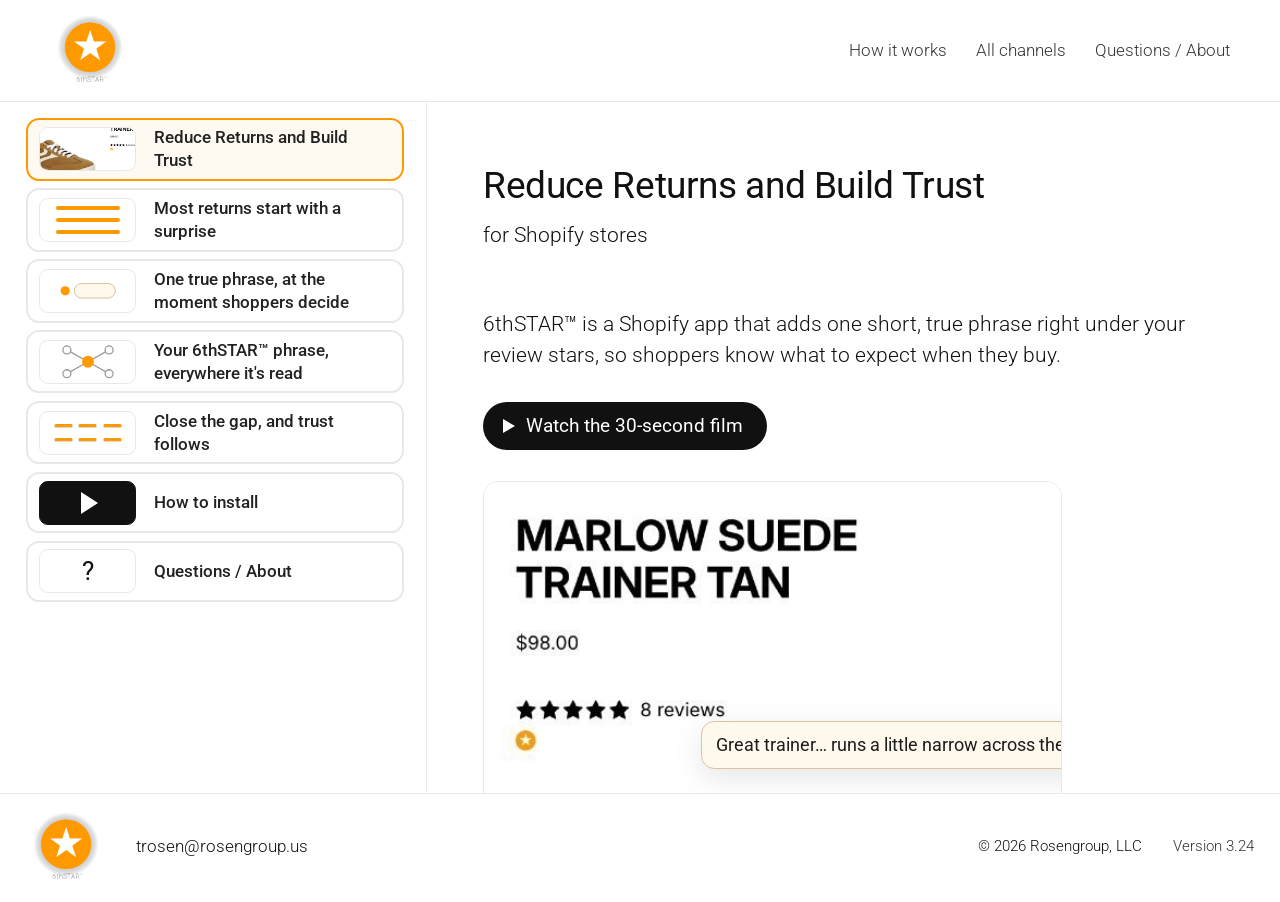
==== commit 9b99b846: "v3.24: About beside the questions on wide screens, so Questions / About fits with its Next (Tracy, t" ====
--- a/index.html
+++ b/index.html
@@ -170,7 +170,7 @@
   <img src="/assets/6thstar-mark.png" alt="6thSTAR™" width="72" height="72">
   <nav><a href="mailto:trosen@rosengroup.us">trosen@rosengroup.us</a></nav>
   <span class="copy">&copy; 2026 Rosengroup, LLC</span>
-  <span class="ver">Version 3.23</span>
+  <span class="ver">Version 3.24</span>
 </div></footer>
 <script src="/assets/site.js"></script>
 </body>
--- a/assets/site.css
+++ b/assets/site.css
@@ -702,3 +702,11 @@
   .fpanel #get .tile h3{font-size:19px!important;margin-bottom:6px}
   .fpanel #get .tile p{font-size:16.5px!important}
 }
+/* v3.24 (Tracy: "Request more information" cut off under the footer): from 1280 px, About sits beside the questions */
+@media (min-width:1280px){
+  .fpanel>#questions.sec.on{display:grid!important;grid-template-columns:minmax(0,1fr) minmax(0,1fr);grid-template-rows:auto 1fr;column-gap:64px}
+  .fpanel #questions .qcols{grid-template-columns:1fr!important;display:grid}
+  .fpanel #questions .qcols>div{display:contents}
+  .fpanel #questions .in.about{margin-top:0!important;padding-top:0!important;border-top:0!important}
+  .fpanel #questions .fnext{grid-column:1 / -1;align-self:end;justify-self:end;width:auto!important}
+}
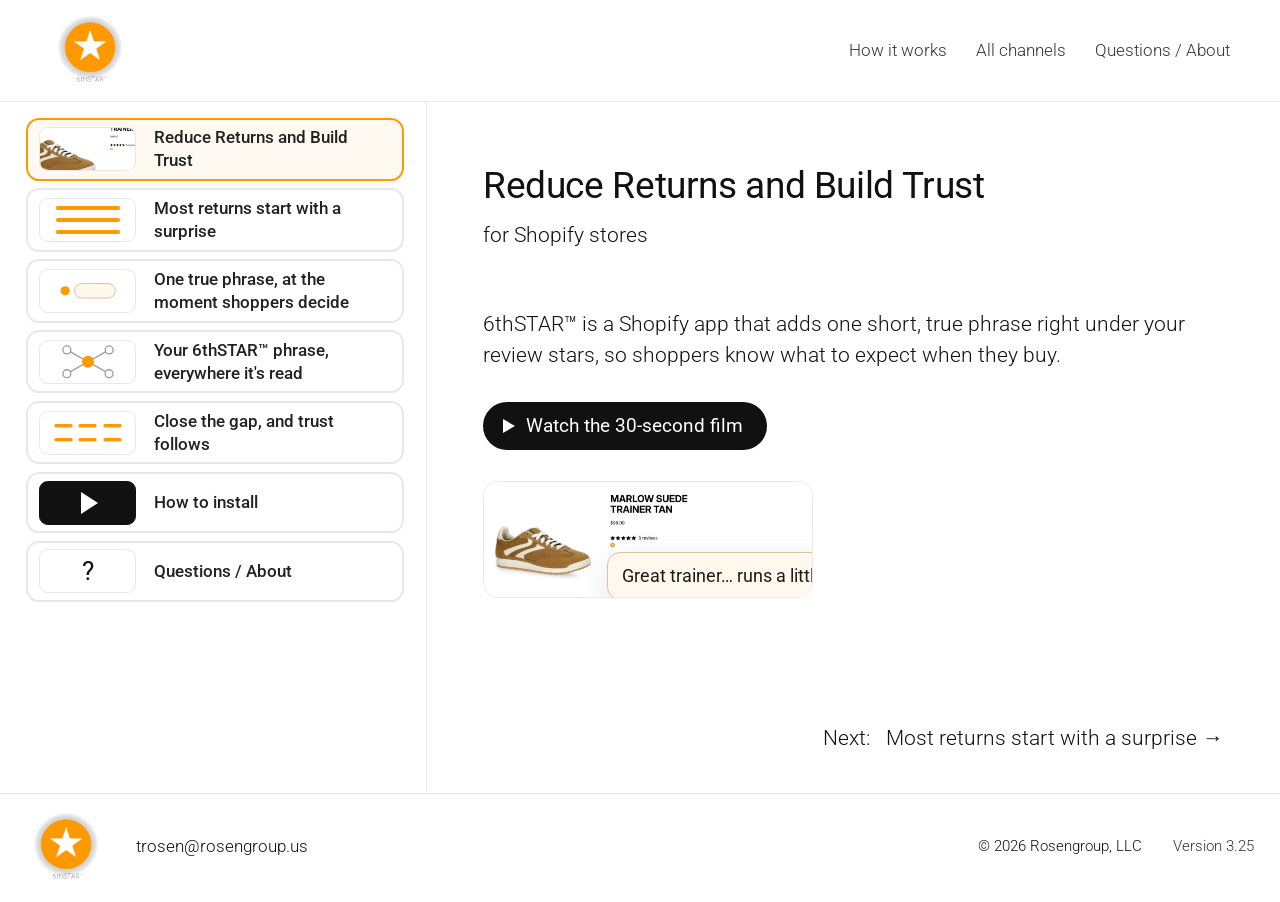
==== commit dc0435d0: "v3.25: "Size" removed from the MARLOW product picture (Tracy, then "Yes, go live") Co-Authored-By: C" ====
--- a/index.html
+++ b/index.html
@@ -72,7 +72,7 @@
     <div><h3>A missed expectation comes back</h3><p>Not because it's faulty, just not what they expected. The margin goes back with the box.</p></div>
   </div>
   <figure class="shot open page-shot">
-    <div class="frame"><img src="/assets/marlow-page-card.jpg" alt="MARLOW SUEDE TRAINER TAN on a product page, with the 6thSTAR™ phrase open under the review stars" width="1200" height="640" loading="lazy">
+    <div class="frame"><img src="/assets/marlow-page-card-v2.jpg" alt="MARLOW SUEDE TRAINER TAN on a product page, with the 6thSTAR™ phrase open under the review stars" width="1200" height="640" loading="lazy">
     <div class="line-pop" data-room="0.4">Great trainer… runs a little narrow across the foot…</div></div>
   </figure>
 </div></section>
@@ -170,7 +170,7 @@
   <img src="/assets/6thstar-mark.png" alt="6thSTAR™" width="72" height="72">
   <nav><a href="mailto:trosen@rosengroup.us">trosen@rosengroup.us</a></nav>
   <span class="copy">&copy; 2026 Rosengroup, LLC</span>
-  <span class="ver">Version 3.24</span>
+  <span class="ver">Version 3.25</span>
 </div></footer>
 <script src="/assets/site.js"></script>
 </body>
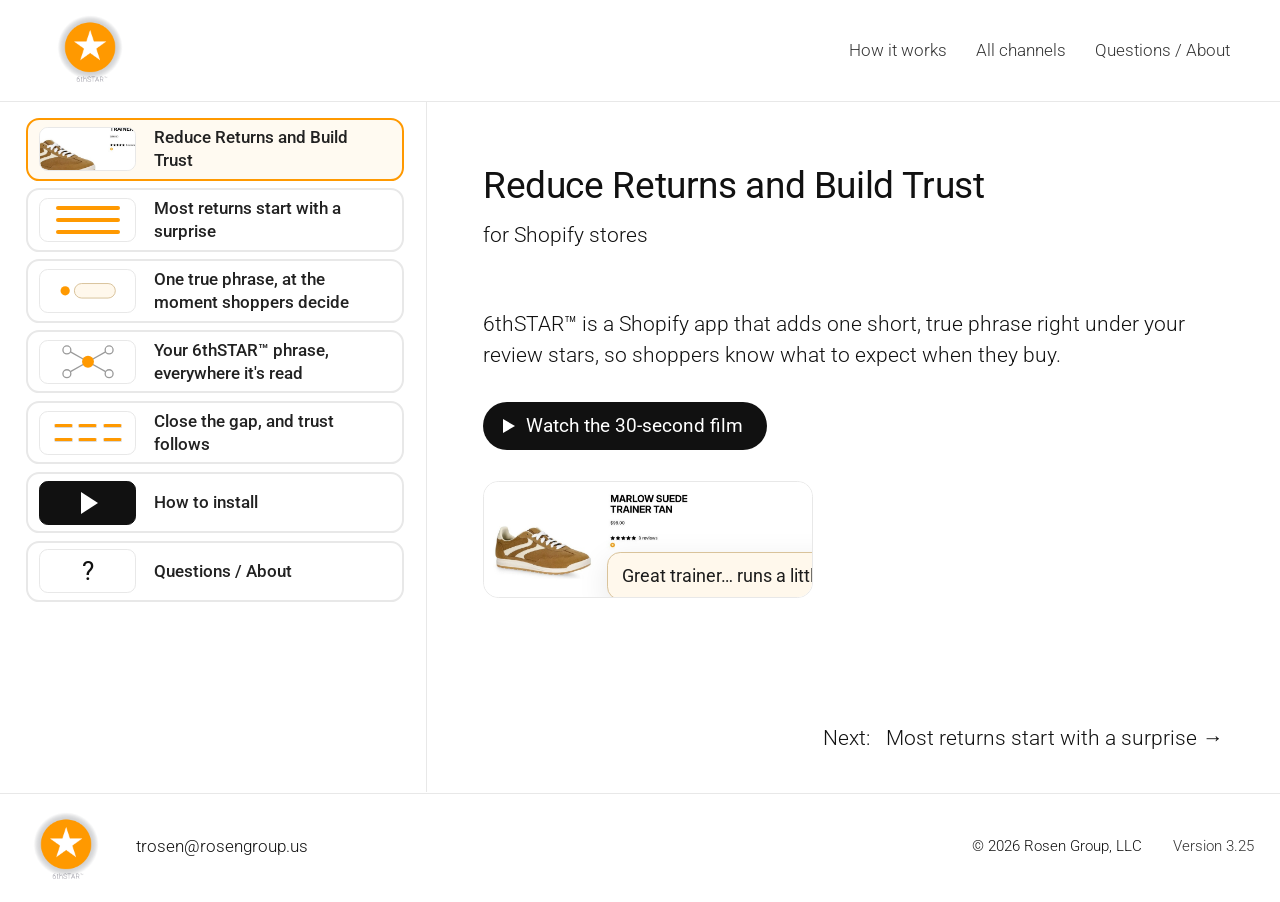
==== commit e1c7ad9b: "Footer: "Rosen Group, LLC", two words (Tracy 2026-11-27; version stays 3.25) Co-Authored-By: Claude " ====
--- a/index.html
+++ b/index.html
@@ -169,7 +169,7 @@
 <footer class="foot"><div class="in">
   <img src="/assets/6thstar-mark.png" alt="6thSTAR™" width="72" height="72">
   <nav><a href="mailto:trosen@rosengroup.us">trosen@rosengroup.us</a></nav>
-  <span class="copy">&copy; 2026 Rosengroup, LLC</span>
+  <span class="copy">&copy; 2026 Rosen Group, LLC</span>
   <span class="ver">Version 3.25</span>
 </div></footer>
 <script src="/assets/site.js"></script>
